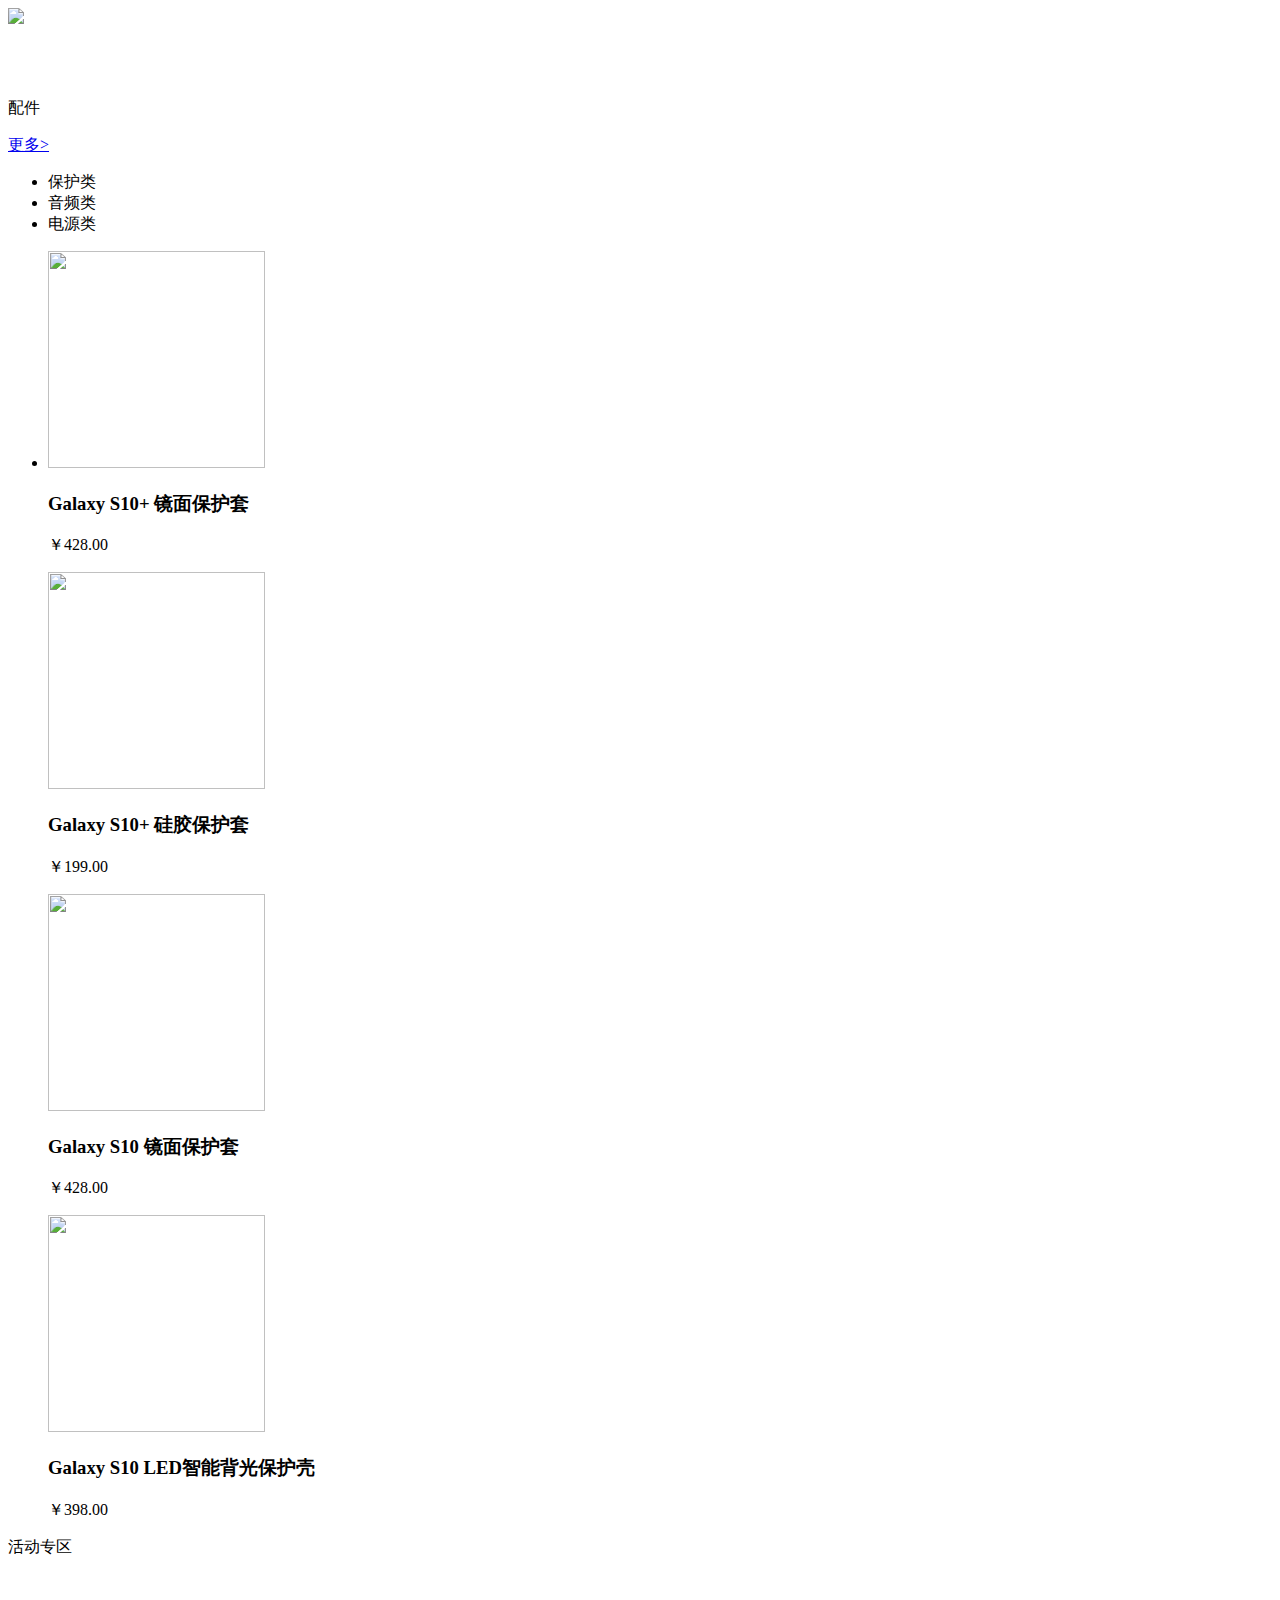
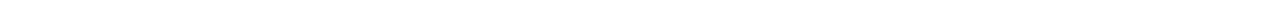
==== index.html @ 8a6a65bc "Add files via upload" ====
<!DOCTYPE html>
<html lang="en">
<head>
    <meta charset="UTF-8">
    <meta name="viewport" content="width=device-width, initial-scale=1.0">
    <meta http-equiv="X-UA-Compatible" content="ie=edge">
    <link rel="stylesheet" href="css/index.css">
    <title>Document</title>
</head>
<body>
    <!-- 轮播图 -->
    <div>
        <div>
            <img style="width:100%" src="images/1440x555-8k-2.jpg">
            <img style="display:none" src="images/190624_kv_NPC_1220_427.jpg">
            <img style="display:none" src="images/190507_KV_GalaxyFold_1220_427.jpg">
            <img style="display:none" src="images/190507_KV_SmartHone_1220_427.jpg">
            <img style="display:none" src="images/190629_KV_WCG_1220_427.jpg">
        </div>
    </div>
    <div id="f1">
        <div>
            <a href="#"><img src="index/1.jpg" alt=""></a>
        </div>
        <div>
            <a href="#"><img src="index/2.jpg" alt=""></a>
        </div>
        <div>
            <a href="#"><img src="index/3.jpg" alt=""></a>
        </div> 
    </div>
    <div id=f2>
        <p>配件</p>
        <a href="#">更多></a>
        <ul class="nav">
            <li>保护类</li>
            <li>音频类</li>
            <li>电源类</li>
        </ul>
        <ul class="img">
            <li>
                <div class="fen8-2">
                    <div class="fennav">
                        <a href="#">
                            <img src="images/15519516124734642_293X293.jpg" alt="" style="width:217px;height:217px;">
                        </a>
                        <h3>Galaxy S10+ 镜面保护套</h3>
                        <p>￥428.00</p>
                    </div>
                </div>   
                <div class="fen8-2">
                    <div class="fennav">
                        <a href="#">
                            <img src="images/15518820769351216_293X293.jpg" alt="" style="width:217px;height:217px;">
                        </a>
                        <h3>Galaxy S10+ 硅胶保护套</h3>
                        <p>￥199.00</p>
                    </div>
                </div>
                <div class="fen8-2">
                    <div class=fennav>
                        <a href="#">
                            <img src="images/15518858188075006_293X293.jpg" alt="" style="width:217px;height:217px;">
                        </a>
                        <h3>Galaxy S10 镜面保护套</h3>
                        <p>￥428.00</p>
                    </div>
                </div>
                <div class="fen8-2">
                    <div class="fennav">
                        <a href="#">
                            <img src="images/15519507815002199_293X293.jpg" alt="" style="width:217px;height:217px;">
                        </a>
                        <h3>Galaxy S10 LED智能背光保护壳</h3>
                        <p>￥398.00</p>
                    </div>
                </div>
            </li>
        </ul>    
    </div>
    <!--活动专区-->
    <div class="scetion scroll-gallery-box hot-product">
        <p class="title">活动专区</p>
        <div class="section banner-section everts-banner ave-zone">
            <div class="scroll events-scroll act-scroll" style="margin-left:-233px;">
                <div>
                    <ul>
                        <li class="kvScroll-Clone" style="display:block;">
                            <a href="#">
                                <img src="images/ban3.jpg">
                            </a>
                        </li>
                    </ul>
                </div>
            </div>
        </div>
    </div>
</body>
</html>
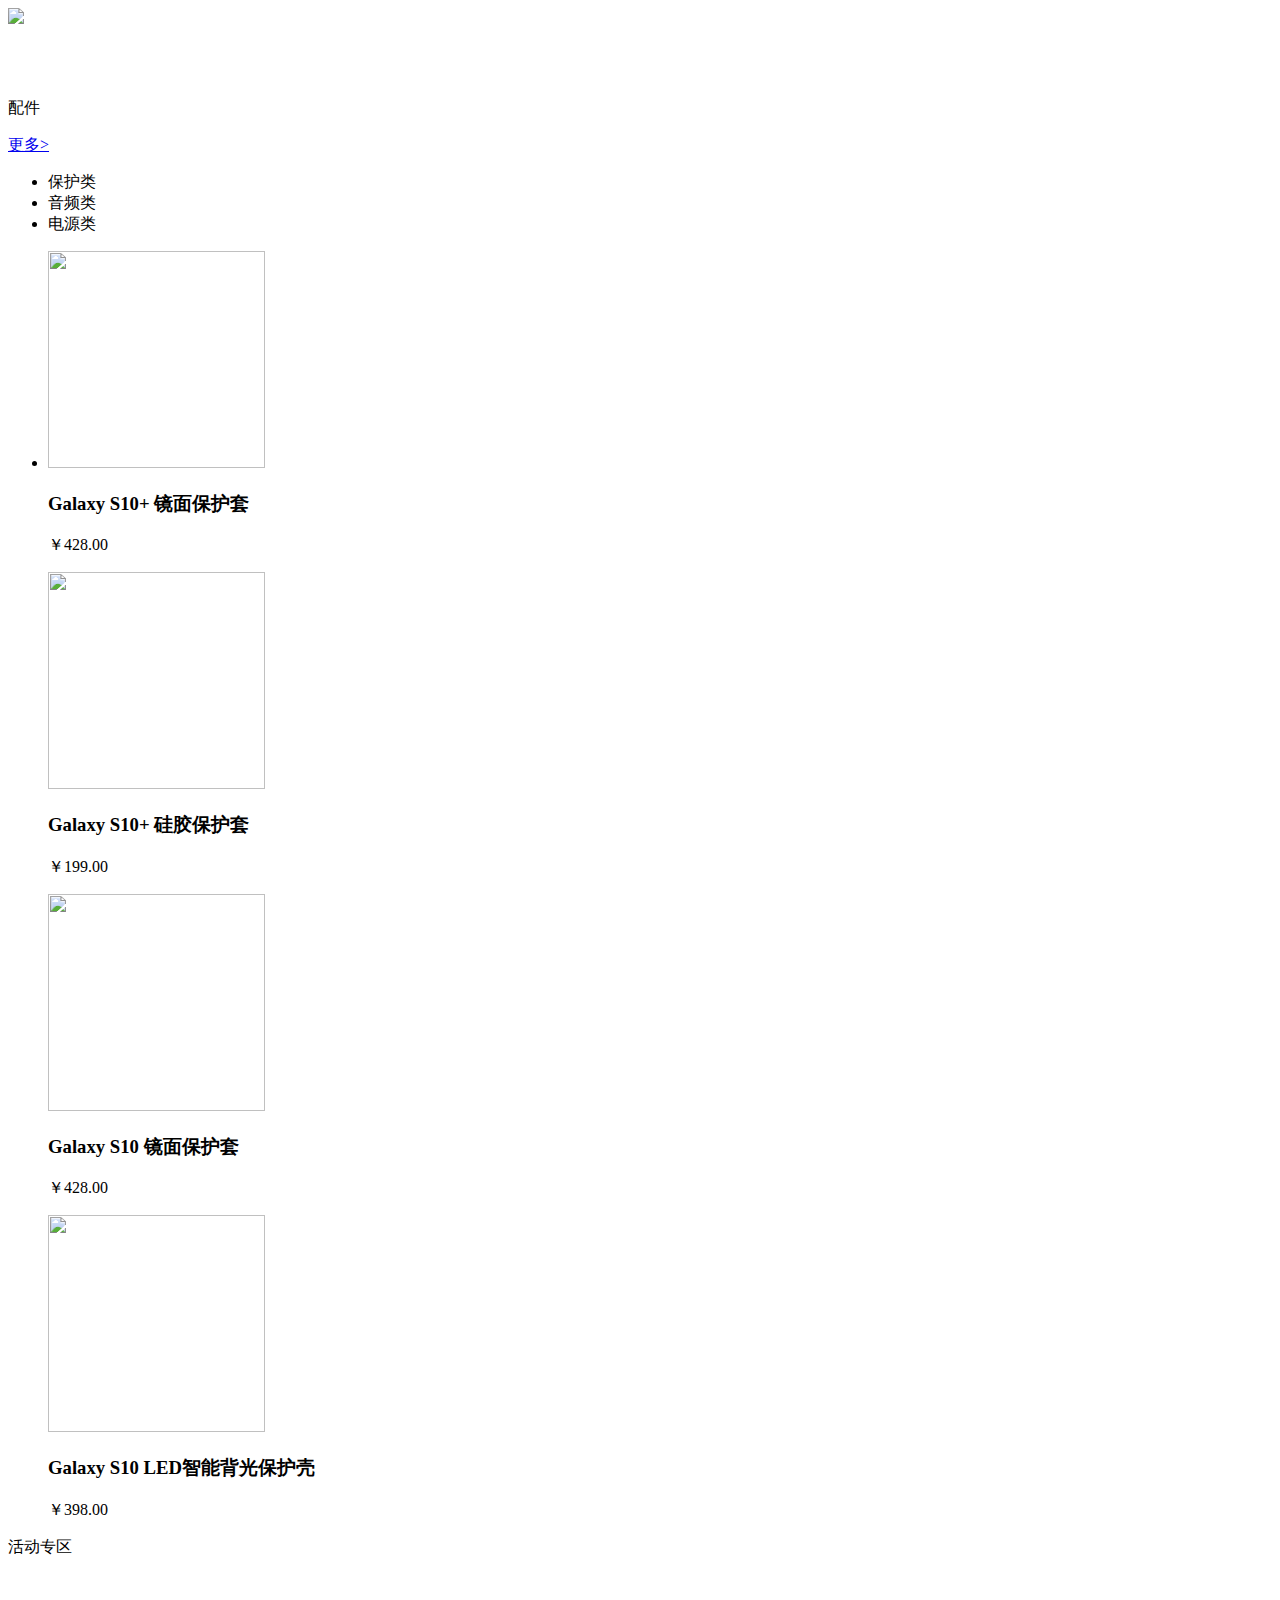
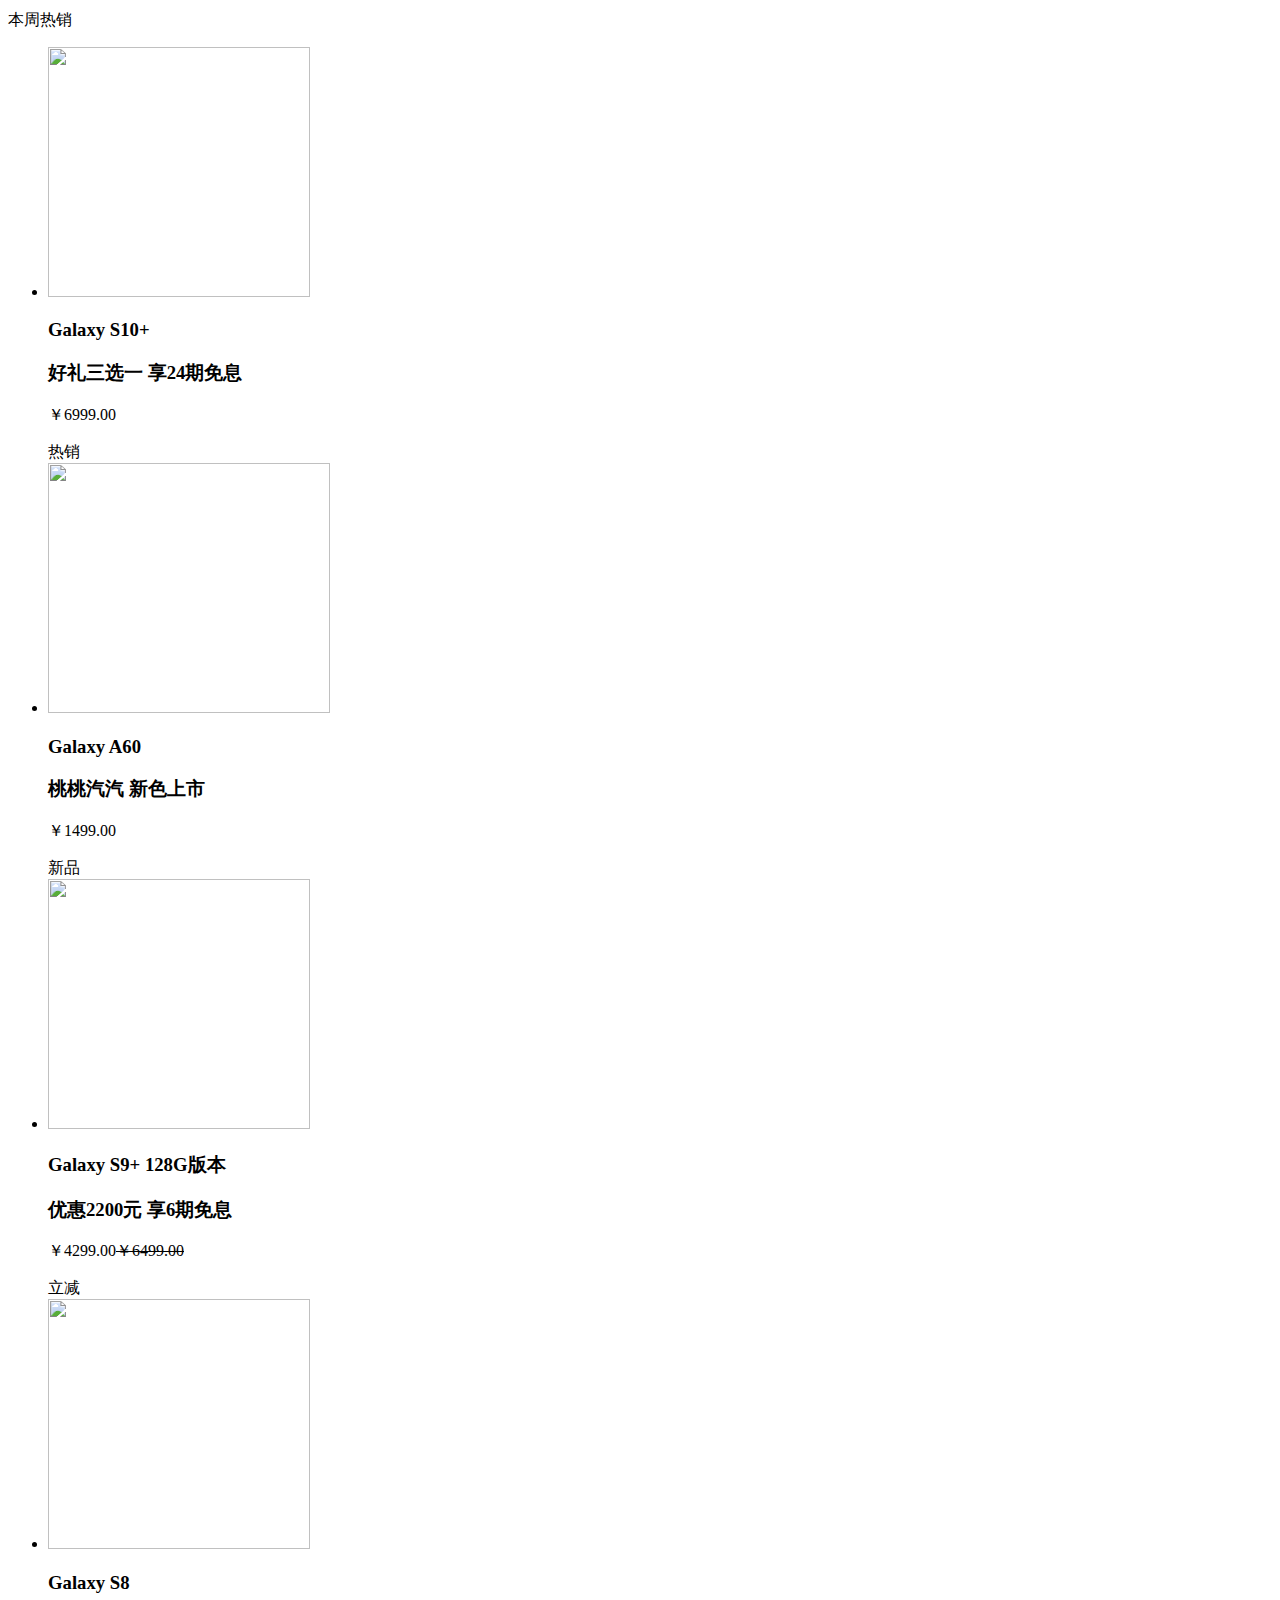
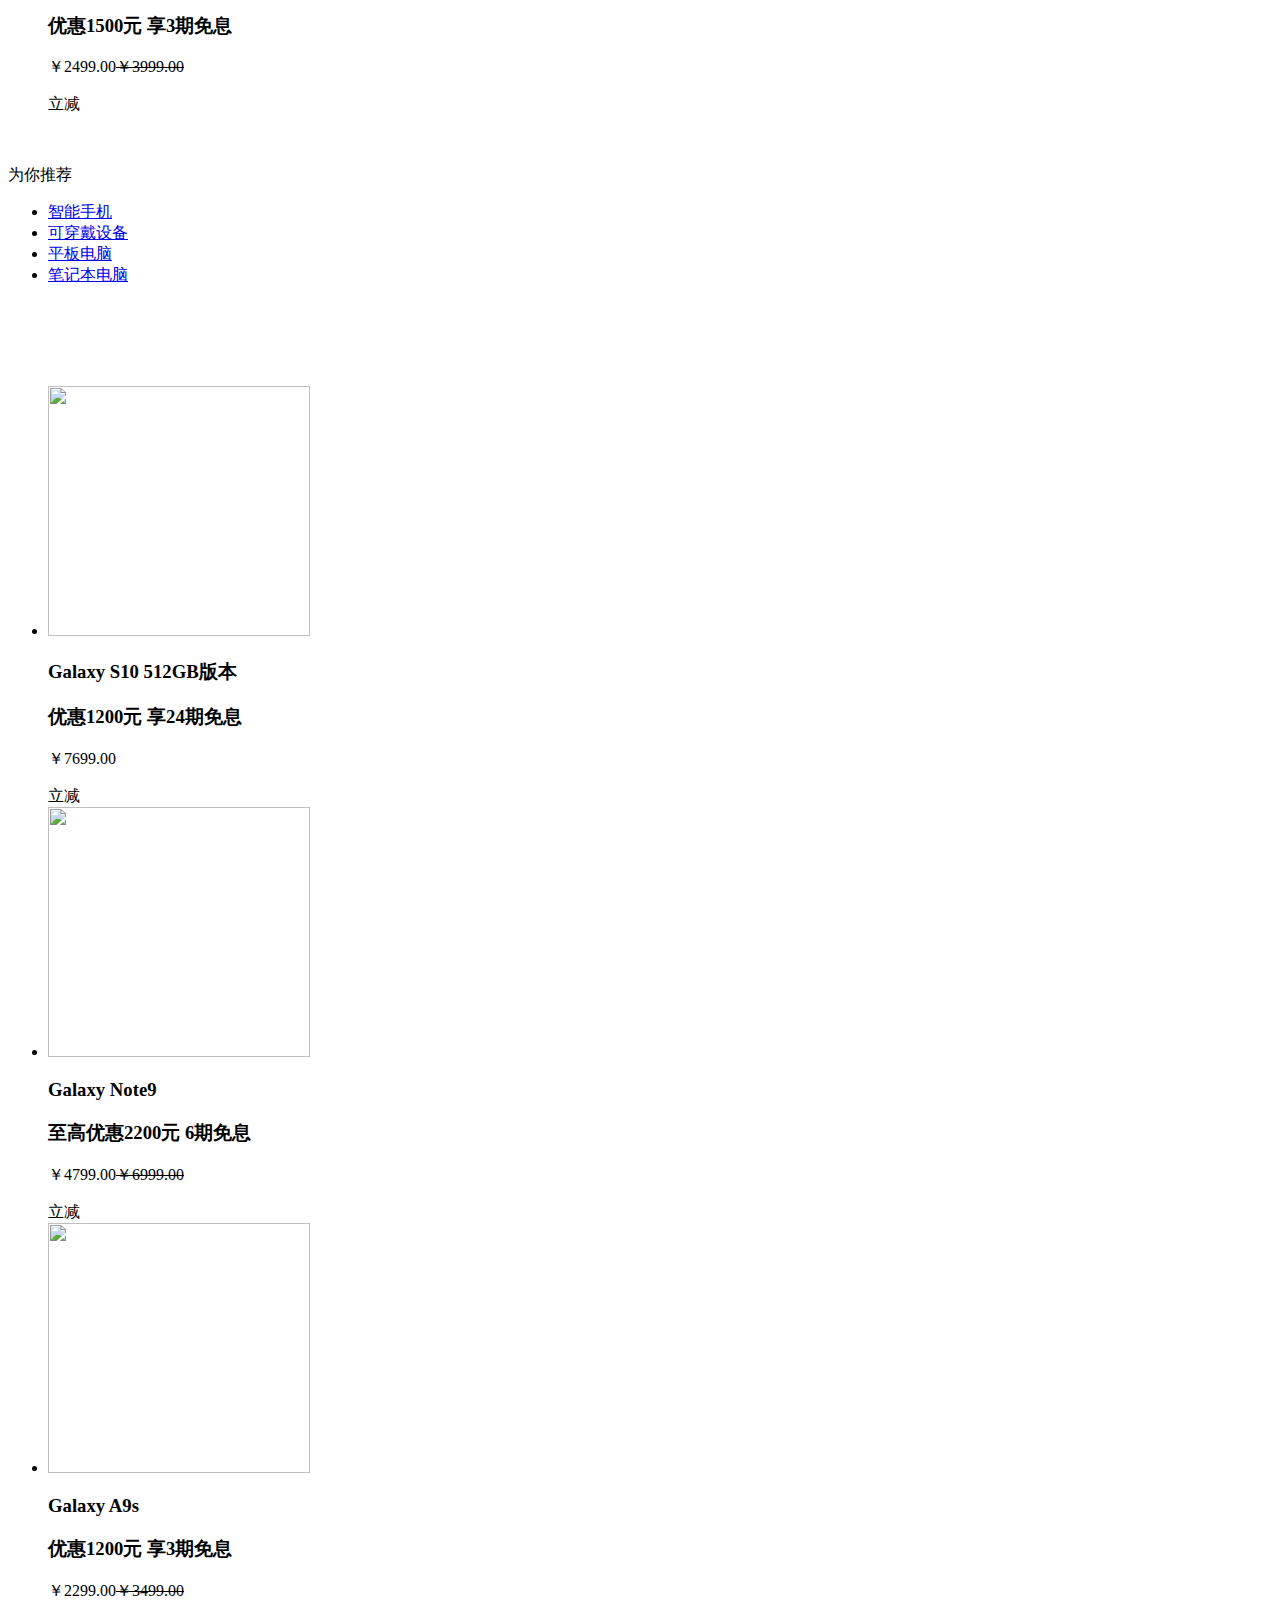
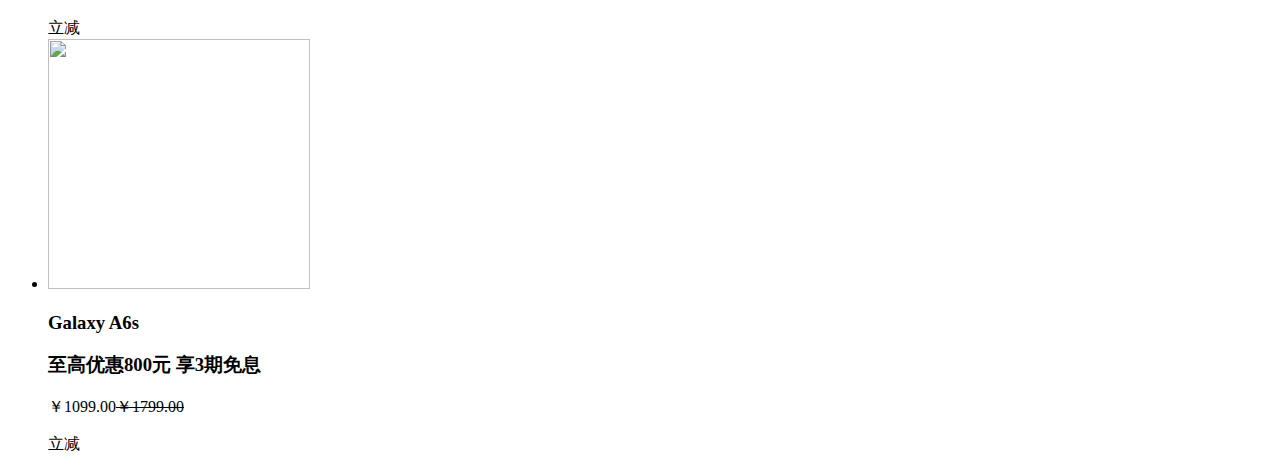
==== commit 7ca5f46f: "Add files via upload" ====
--- a/index.html
+++ b/index.html
@@ -30,7 +30,7 @@
         </div> 
     </div>
     <div id=f2>
-        <p>配件</p>
+        <p class="peijian">配件</p>
         <a href="#">更多></a>
         <ul class="nav">
             <li>保护类</li>
@@ -79,9 +79,9 @@
         </ul>    
     </div>
     <!--活动专区-->
-    <div class="scetion scroll-gallery-box hot-product">
+    <div class="section scroll-gallery-box hot-product">
         <p class="title">活动专区</p>
-        <div class="section banner-section everts-banner ave-zone">
+        <div class="section banner-section everts-banner act-zone">
             <div class="scroll events-scroll act-scroll" style="margin-left:-233px;">
                 <div>
                     <ul>
@@ -95,5 +95,195 @@
             </div>
         </div>
     </div>
+    <!--热门产品开始-->
+    <div class="section scroll-gallery-box hot-product lalala">
+        <p class="title">本周热销</p>
+        <div class="scroll scroll-gallery scroll-galler-res events-scroll-hot" style="background-color:#fff">
+            <div class="scroller-wrap wrap-overflow">
+                <ul style="width:100%;margin-left:0px;margin-top:0px;">
+                    <li style="width:25%">
+                        <div class="thumbnail hotSelling-rotation">
+                            <a href="#" target="blank">
+                                <img id="hotSelling704" class="img1" src="images/S10+.jpg" width="262px;" height="250px;" style="opacity:1;">
+                            </a>
+                            <h3 rotationname="Galaxy S10+">
+                                Galaxy S10+<br>
+                                <p class="remarks">好礼三选一 享24期免息</p>
+                            </h3>
+                            <p>￥6999.00</p>
+                        </div>
+                        <div class="addnav">
+                            <label class="icon icon-colorZi">
+                                <span>热销</span>
+                                <i class="colorZi-right right"></i>
+                                <i class="colorZi-left left"></i>
+                            </label>
+                        </div>
+                    </li>
+                    <li style="width:25%">
+                        <div class="thumbnail hotSelling-rotation">
+                            <a href="#" target="blank">
+                                <img id="hotSelling704" class="img1" src="images/A60.jpg" width="282px;" height="250px;" style="opacity:1;">
+                            </a>
+                            <h3 rotationname="Galaxy S10+">
+                                Galaxy A60<br>
+                                <p class="remarks">桃桃汽汽 新色上市</p>
+                            </h3>
+                            <p>￥1499.00</p>
+                        </div>
+                        <div class="addnav">
+                            <label class="icon icon-colorZi">
+                                <span>新品</span>
+                                <i class="colorZi-right right"></i>
+                                <i class="colorZi-left left"></i>
+                            </label>
+                        </div>
+                    </li>
+                    <li style="width:25%">
+                        <div class="thumbnail hotSelling-rotation">
+                            <a href="#" target="blank">
+                                <img id="hotSelling704" class="img1" src="images/S9+.jpg" width="262px;" height="250px;" style="opacity:1;">
+                            </a>
+                            <h3 rotationname="Galaxy S10+">
+                                Galaxy S9+ 128G版本<br>
+                                <p class="remarks">优惠2200元 享6期免息</p>
+                            </h3>
+                            <p>￥4299.00<s>￥6499.00</s></p>
+                        </div>
+                        <div class="addnav">
+                            <label class="icon icon-colorLan">
+                                <span>立减</span>
+                                <i class="colorLan-right right"></i>
+                                <i class="colorLan-left left"></i>
+                            </label>
+                        </div>
+                    </li>
+                    <li style="width:25%">
+                        <div class="thumbnail hotSelling-rotation">
+                            <a href="#" target="blank">
+                                <img id="hotSelling704" class="img1" src="images/S8.jpg" width="262px;" height="250px;" style="opacity:1;">
+                            </a>
+                            <h3 rotationname="Galaxy S10+">
+                                Galaxy S8<br>
+                                <p class="remarks">优惠1500元 享3期免息</p>
+                            </h3>
+                            <p>￥2499.00<s>￥3999.00</s></p>
+                        </div>
+                        <div class="addnav">
+                            <label class="icon icon-colorLan">
+                                <span>立减</span>
+                                <i class="colorLan-right right"></i>
+                                <i class="colorLan-left left"></i>
+                            </label>
+                        </div>
+                    </li>
+                </ul>
+            </div>
+        </div>
+    </div>
+    <!--底部banner图-->
+    <div class="scetion row subbanner-section subbaner-full">
+        <div class="col-12-12 col-xs-10-10">
+            <div class="index-subbaner thumbnail">
+                <a href="javascript:void(0)">
+                    <img src="images/bottomban.jpg" alt="">
+                </a>
+            </div>
+        </div>
+    </div>
+    <!--为你推荐-->
+    <div class="section scroll-gallery-box hot-product" id="bottom">
+        <div class="out-1">
+            <p class="peijian">为你推荐</p>
+            <ul class="nav">
+                <li><a href="#">智能手机</a></li>
+                <li><a href="#">可穿戴设备</a></li>
+                <li><a href="#">平板电脑</a></li>
+                <li><a href="#">笔记本电脑</a></li>
+            </ul>
+        </div>
+        <div class="scroll scroll-gallery scroll-galler-res events-scroll-hot" style="background-color:#fff; margin-top:100px;">
+            <div class="scroller-wrap wrap-overflow">
+                <ul style="width:100%;margin-left:0px;margin-top:0px;">
+                    <li style="width:25%">
+                        <div class="thumbnail hotSelling-rotation">
+                            <a href="#" target="blank">
+                                <img id="hotSelling704" class="img1" src="images/galaxy s10.jpg" width="262px;" height="250px;" style="opacity:1;">
+                            </a>
+                            <h3 rotationname="Galaxy S10+">
+                                        Galaxy S10 512GB版本<br>
+                                <p class="remarks">优惠1200元 享24期免息</p>
+                            </h3>
+                            <p>￥7699.00</p>
+                        </div>
+                        <div class="addnav">
+                            <label class="icon icon-colorLan">
+                                <span>立减</span>
+                                <i class="colorLan-right right"></i>
+                                <i class="colorLan-left left"></i>
+                            </label>
+                        </div>
+                    </li>
+                    <li style="width:25%">
+                        <div class="thumbnail hotSelling-rotation">
+                            <a href="#" target="blank">
+                                <img id="hotSelling704" class="img1" src="images/note9.jpg" width="262px;" height="250px;" style="opacity:1;">
+                            </a>
+                            <h3 rotationname="Galaxy S10+">
+                                            Galaxy Note9<br>
+                                <p class="remarks">至高优惠2200元 6期免息</p>
+                            </h3>
+                            <p>￥4799.00<s>￥6999.00</s></p>
+                        </div>
+                        <div class="addnav">
+                            <label class="icon icon-colorLan">
+                                <span>立减</span>
+                                <i class="colorLan-right right"></i>
+                                <i class="colorLan-left left"></i>
+                            </label>
+                        </div>
+                    </li>
+                    <li style="width:25%">
+                        <div class="thumbnail hotSelling-rotation">
+                            <a href="#" target="blank">
+                                <img id="hotSelling704" class="img1" src="images/A9.jpg" width="262px;" height="250px;" style="opacity:1;">
+                            </a>
+                            <h3 rotationname="Galaxy S10+">
+                                                Galaxy A9s<br>
+                                <p class="remarks">优惠1200元 享3期免息</p>
+                            </h3>
+                            <p>￥2299.00<s>￥3499.00</s></p>
+                        </div>
+                        <div class="addnav">
+                            <label class="icon icon-colorLan">
+                                <span>立减</span>
+                                <i class="colorLan-right right"></i>
+                                <i class="colorLan-left left"></i>
+                            </label>
+                        </div>
+                    </li>
+                    <li style="width:25%">
+                        <div class="thumbnail hotSelling-rotation">
+                            <a href="#" target="blank">
+                                <img id="hotSelling704" class="img1" src="images/A6.jpg" width="262px;" height="250px;" style="opacity:1;">
+                            </a>
+                            <h3 rotationname="Galaxy S10+">
+                                                Galaxy A6s<br>
+                                <p class="remarks">至高优惠800元 享3期免息</p>
+                            </h3>
+                            <p>￥1099.00<s>￥1799.00</s></p>
+                        </div>
+                        <div class="addnav">
+                            <label class="icon icon-colorLan">
+                                <span>立减</span>
+                                <i class="colorLan-right right"></i>
+                                <i class="colorLan-left left"></i>
+                            </label>
+                        </div>
+                    </li>
+                </ul>
+            </div>
+        </div>
+    </div>
 </body>
 </html>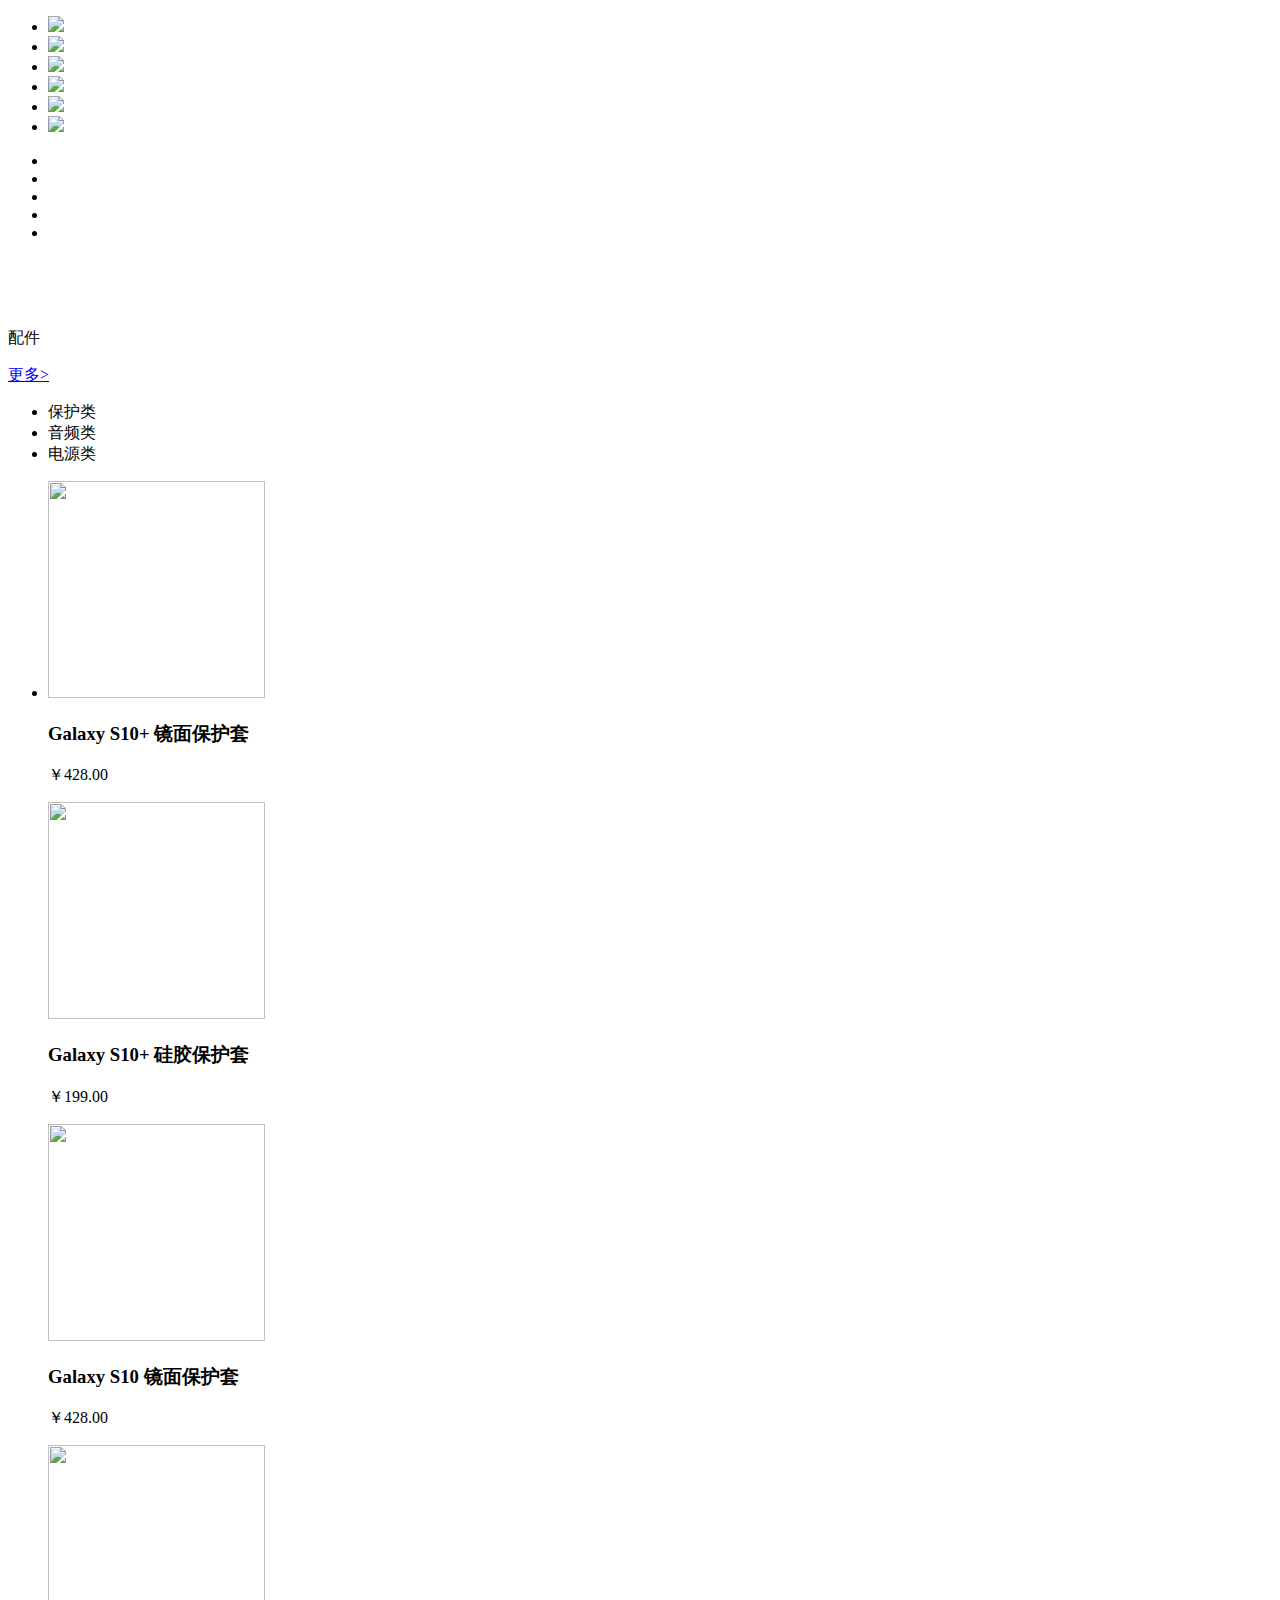
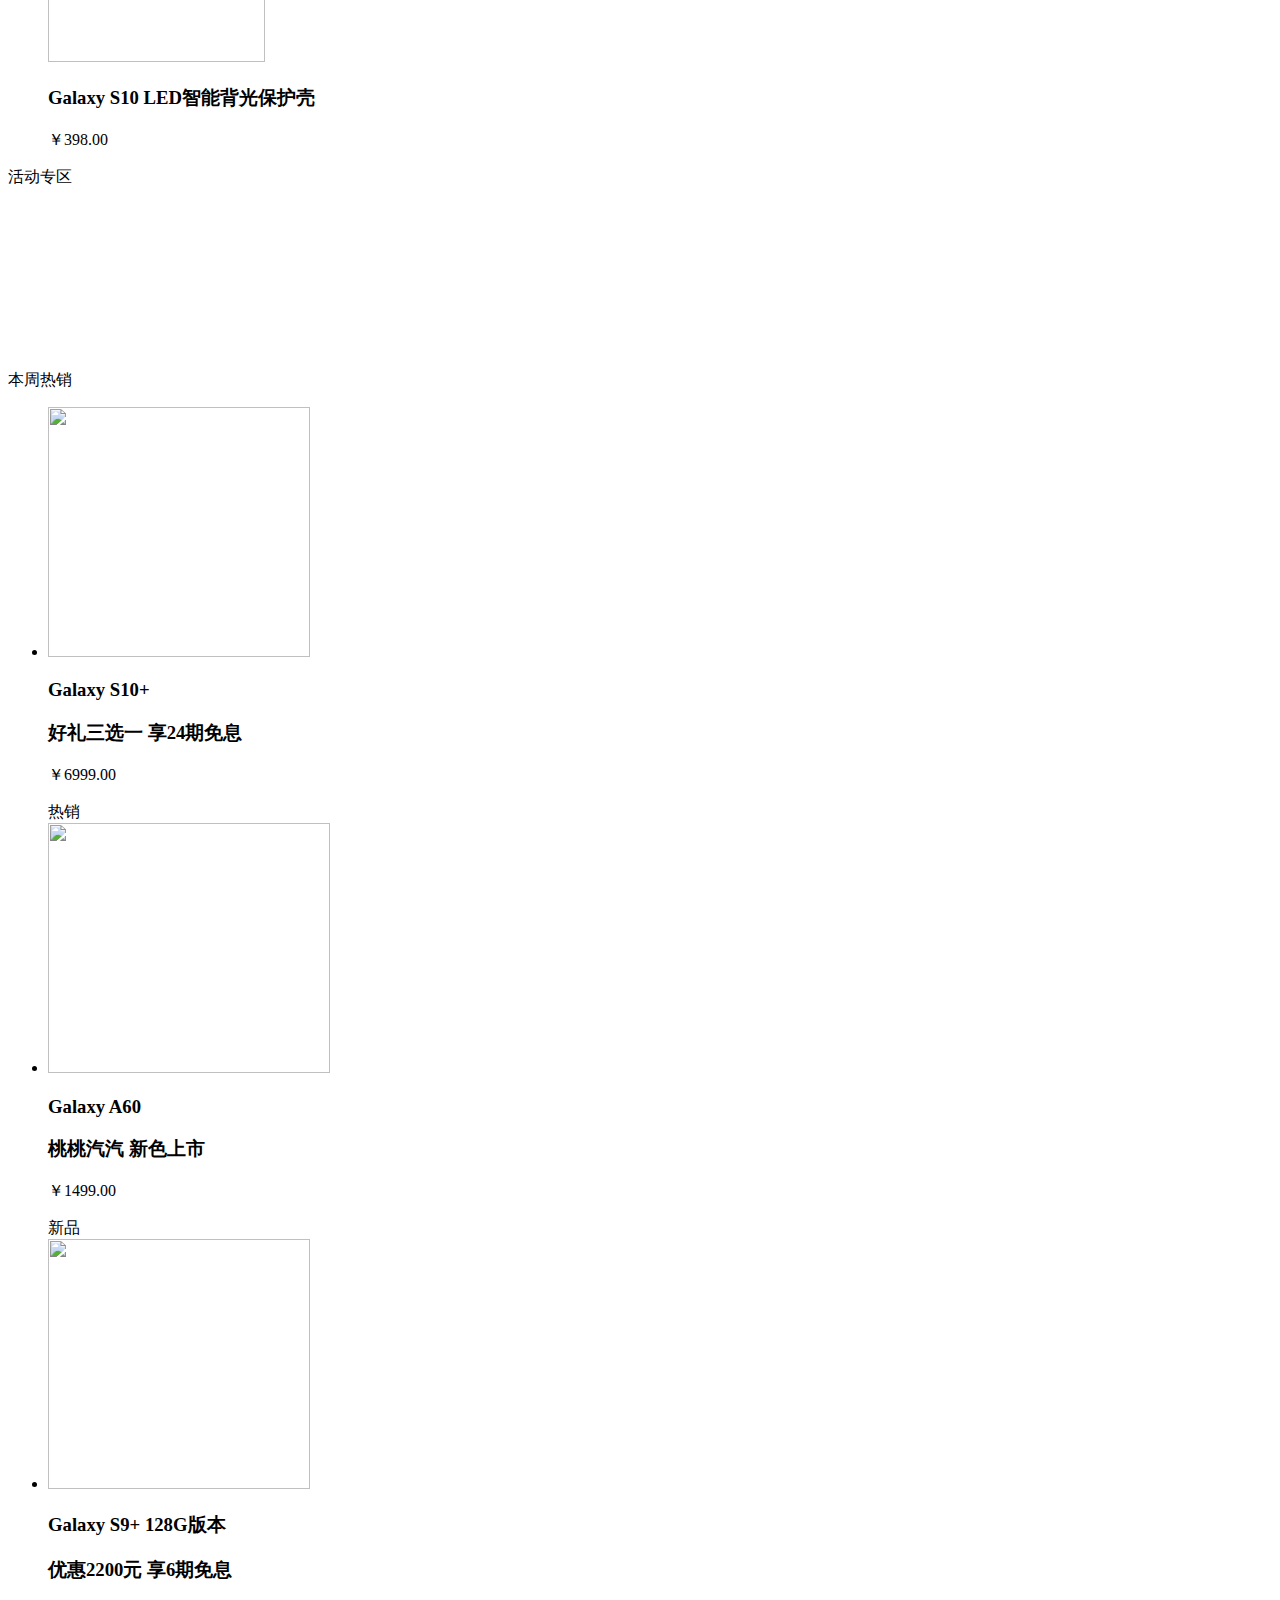
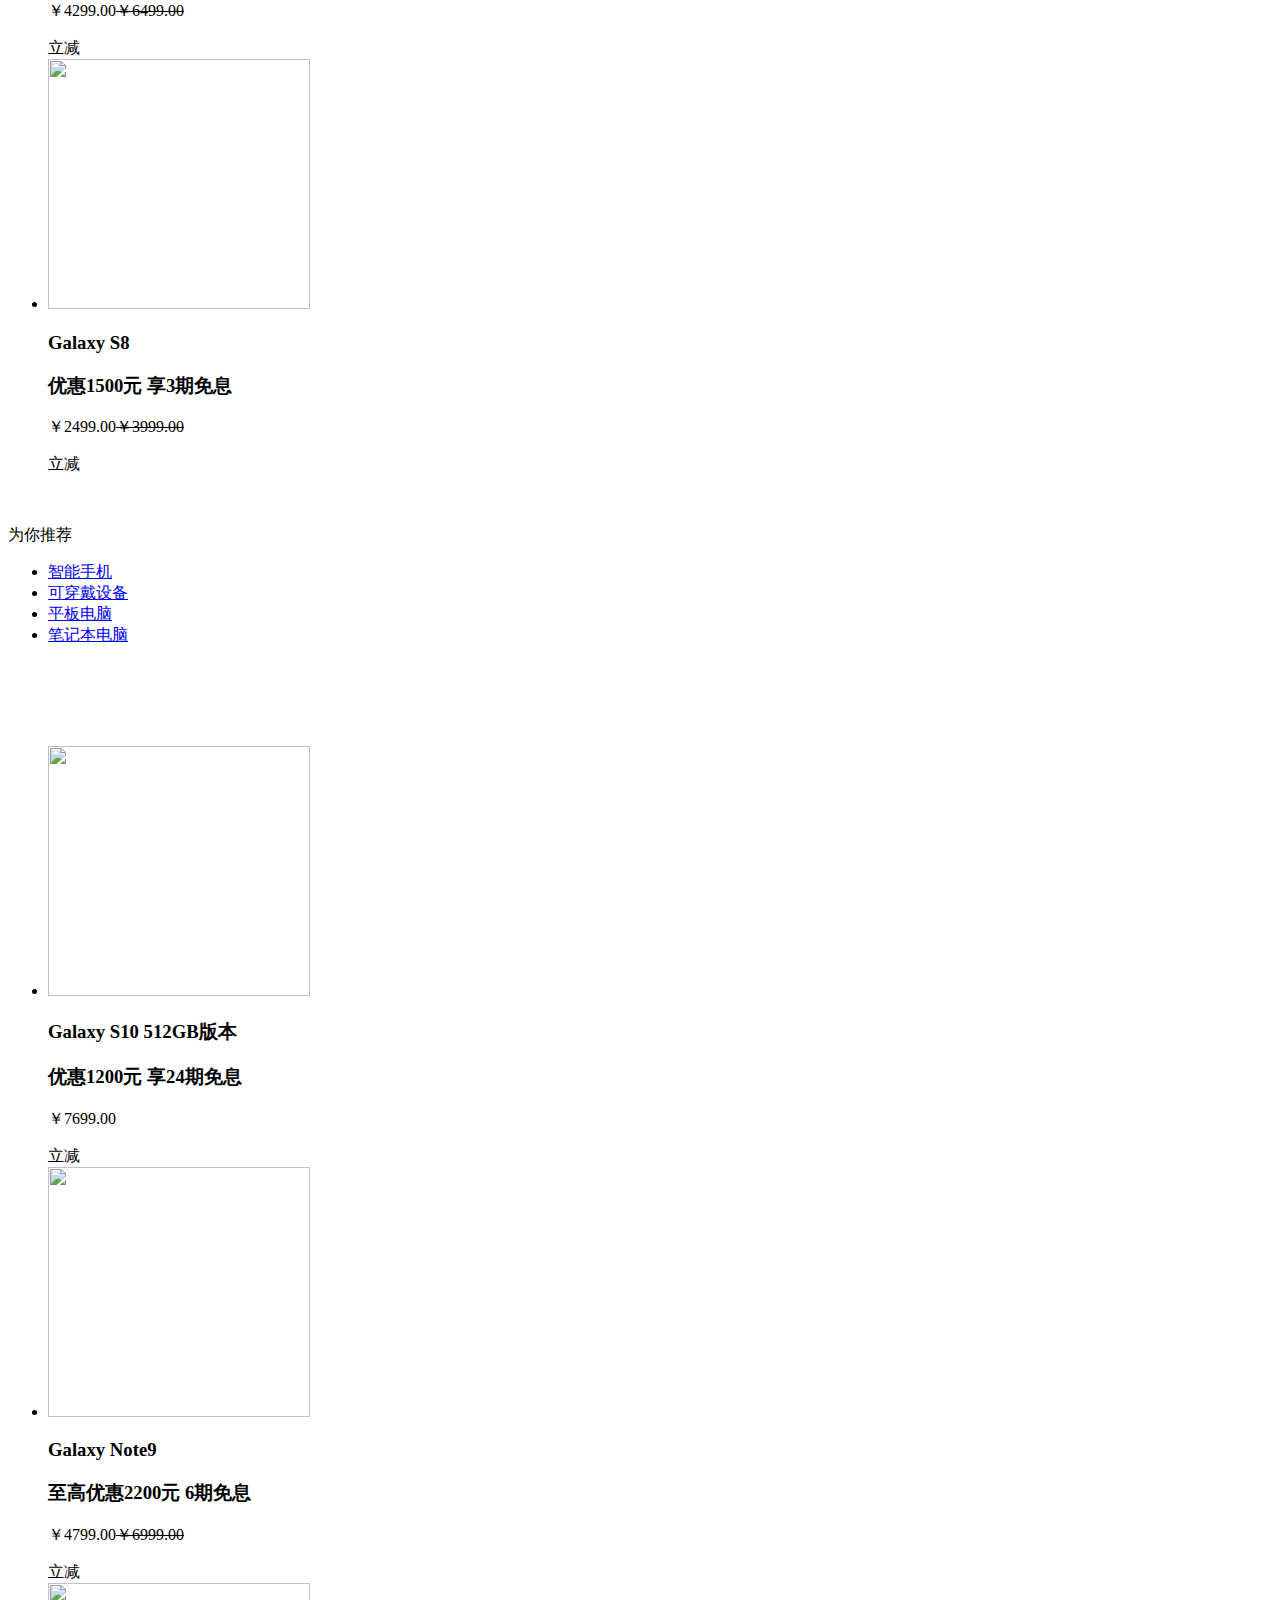
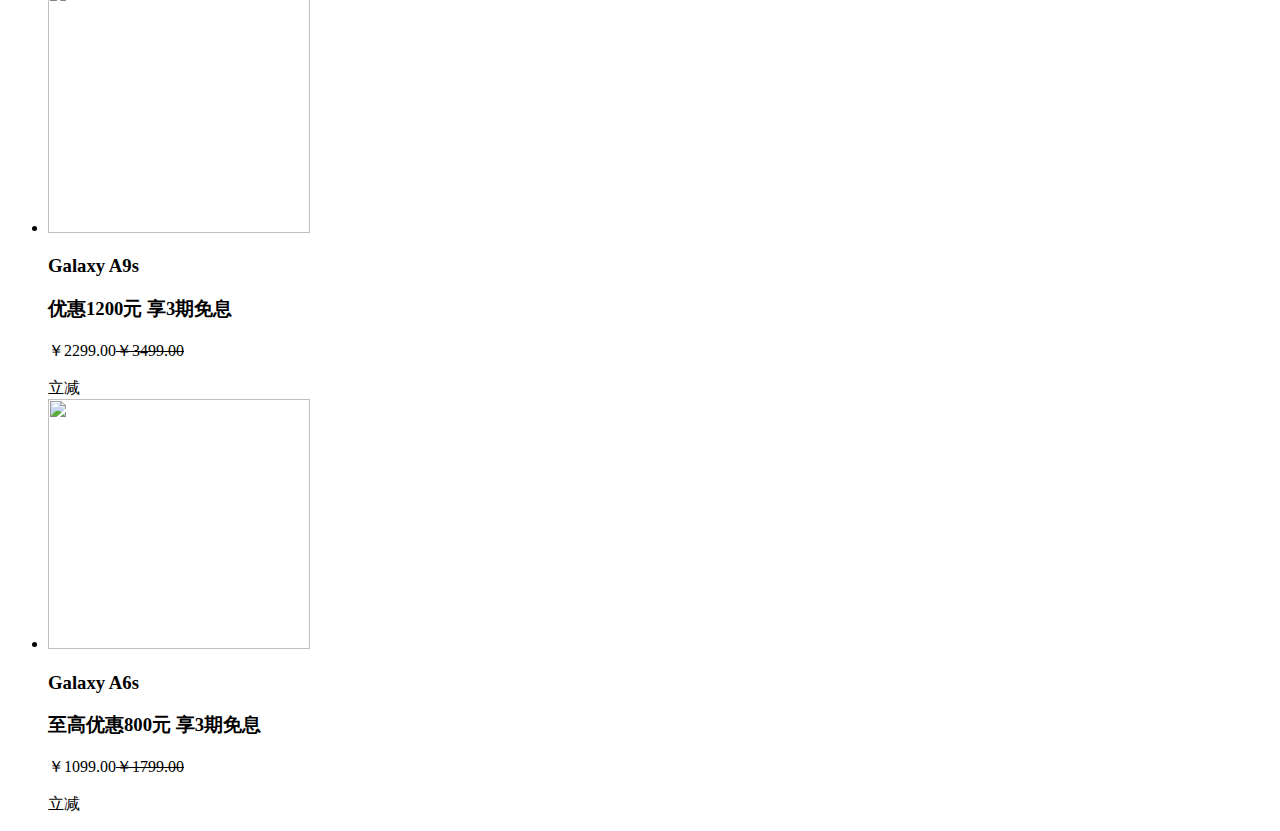
==== commit 7e6282f9: "Add files via upload" ====
--- a/index.html
+++ b/index.html
@@ -9,13 +9,23 @@
 </head>
 <body>
     <!-- 轮播图 -->
-    <div>
-        <div>
-            <img style="width:100%" src="images/1440x555-8k-2.jpg">
-            <img style="display:none" src="images/190624_kv_NPC_1220_427.jpg">
-            <img style="display:none" src="images/190507_KV_GalaxyFold_1220_427.jpg">
-            <img style="display:none" src="images/190507_KV_SmartHone_1220_427.jpg">
-            <img style="display:none" src="images/190629_KV_WCG_1220_427.jpg">
+    <div id="carousel">
+        <div id="banner">
+            <ul id="ul-imgs" class="transition" style="width:600%; margin-left:0px;">
+                <li id="li1"><a href="javascript:;"><img src="images/190627_KV_S10_1220_427.jpg"></a></li>
+                <li><a href="javascript:;"><img src="images/190624_kv_NPC_1220_427.jpg"></a></li>
+                <li><a href="javascript:;"><img src="images/190507_KV_GalaxyFold_1220_427.jpg"></a></li>
+                <li><a href="javascript:;"><img src="images/190507_KV_SmartHone_1220_427.jpg"></a></li>
+                <li><a href="javascript:;"><img src="images/190629_KV_WCG_1220_427.jpg"></a></li>
+                <li><a href="javascript:;"><img src="images/190627_KV_S10_1220_427.jpg"></a></li>
+            </ul>
+            <ul id="ul-idxs">
+                <li class="active"></li>
+                <li></li>
+                <li></li>
+                <li></li>
+                <li></li>
+            </ul>
         </div>
     </div>
     <div id="f1">
@@ -83,14 +93,36 @@
         <p class="title">活动专区</p>
         <div class="section banner-section everts-banner act-zone">
             <div class="scroll events-scroll act-scroll" style="margin-left:-233px;">
-                <div>
-                    <ul>
-                        <li class="kvScroll-Clone" style="display:block;">
-                            <a href="#">
-                                <img src="images/ban3.jpg">
-                            </a>
-                        </li>
-                    </ul>
+                <div id="small-carousel">
+                    <div id="small-banner">
+                        <ul id="small-imgs" class="transition" style="width:600%; margin-left:0px;">
+                            <li class="kvScroll-Clone" id="small-li">
+                                <a href="#">
+                                    <img src="images/ban3.jpg">
+                                </a>
+                            </li>
+                            <li class="kvScroll-Clone">
+                                <a href="#">
+                                    <img src="images/ban1.jpg">
+                                </a>
+                            </li>
+                            <li class="kvScroll-Clone">
+                                <a href="#">
+                                    <img src="images/ban2.jpg">
+                                </a>
+                            </li>
+                            <li class="kvScroll-Clone" id="small-li">
+                                <a href="#">
+                                    <img src="images/ban3.jpg">
+                                </a>
+                            </li>
+                        </ul>
+                        <ul id="small-idxs">
+                            <li class="active"></li>
+                            <li></li>
+                            <li></li>
+                        </ul>
+                    </div>
                 </div>
             </div>
         </div>
@@ -123,7 +155,7 @@
                     <li style="width:25%">
                         <div class="thumbnail hotSelling-rotation">
                             <a href="#" target="blank">
-                                <img id="hotSelling704" class="img1" src="images/A60.jpg" width="282px;" height="250px;" style="opacity:1;">
+                                <img id="hotSelling704" class="img1" src="images/A60_lg.jpg" width="282px;" height="250px;" style="opacity:1;">
                             </a>
                             <h3 rotationname="Galaxy S10+">
                                 Galaxy A60<br>
@@ -285,5 +317,201 @@
             </div>
         </div>
     </div>
+<script>
+// 轮播图js
+var i=0;//li初始的位置
+var LIWIDTH=document.getElementById("li1").offsetWidth;//每个li的宽度
+var LICOUNT=5;//li的实际个数
+var DURATION=500;//归零时间
+//查找需要移动的ul
+var ulImgs=document.getElementById("ul-imgs");
+//查找小圆点的ul
+var ulIdxs=document.getElementById("ul-idxs");
+//找到小圆点列表
+var lis=ulIdxs.children;
+//创建图片ul移动方式的函数
+function moveTo(to){
+    //如果用户未传入数值则让图片移动到下一张
+    if(to==undefined){
+        to=i+1;
+    }
+    //当图片在第一张时
+    if(i==0){
+        //如果ulimgs向左移动则不会出现错误
+        if(to>i){
+            ulImgs.classList="transition";
+            ulImgs.style.marginLeft=-i*LIWIDTH+"px";
+        }else{
+            //如果ulimgs向右移动则会出现空白，
+            //就让ulimgs瞬间整体向左移动4000，就不会出现空白
+            //移动前需要将ulimgs的过渡动画清除，则不会被用户发现移动的过程
+            ulImgs.classList="";
+            ulImgs.style.marginLeft=-LICOUNT*LIWIDTH+"px";
+            //设置一个定时器让前后去除ul class的操作有一定的间隔，
+            setTimeout(function(){
+                //在定时器内重新调用moveto函数
+                moveTo(LICOUNT-1)
+            },100);
+            return;
+        }
+    }
+    //如果用户传入了参数，就让图片跳转到第几张
+    i=to;
+    ulImgs.style.marginLeft=-i*LIWIDTH+"px";
+    //循环遍历每一个小圆点，为其清除class
+    for(var li of lis){
+        li.classList="";
+    }
+    //当i==licount时，就让ulimgs的class清除，并且让整个ulimgs位置回到最初的地方，然后让i的值为0
+    if(i==LICOUNT){
+        i=0;
+        setTimeout(function(){
+            //清除ulimgs的class
+            ulImgs.classList="";
+            //让ulimgs的位置回到初始位置
+            ulImgs.style.marginLeft=0
+        },DURATION);
+    }
+    //为当前选中的小圆点加上active  class
+    lis[i].classList="active";
+}
+// //为左右按钮绑定单击事件
+// //查找到两个按钮
+// var btnLeft=document.getElementById("btn-left");
+// var btnRight=document.getElementById("btn-right");
+// //定义一个开关
+// var canClick=true;
+// //定义一个不让用户在规定事件内点击移动ulimgs的函数
+// function move(n){//这个n只可能是1或者-1
+//     //如果开关是开着时，用户可以点击
+//     if(canClick){
+//         moveTo(n+i);
+//         //关闭开关
+//         canClick=false;
+//         setTimeout(function(){
+//             canClick=true;
+//         },DURATION+100);
+//     }
+// }
+// btnLeft.onclick=function(){
+//     move(-1);
+// }
+// btnRight.onclick=function(){
+//     move(1);
+// }
+//为轮播图设置自动播放
+var timer=setInterval(function(){
+    moveTo();
+},3000)
+//当鼠标移入banner中，清除定时器
+var banner=document.getElementById("banner");
+banner.onmouseover=function(){
+    clearInterval(timer);
+}
+//鼠标移出时开启定时器
+banner.onmouseout=function(){
+    timer=setInterval(function(){
+        moveTo();
+    },3000)
+}
+//利用事件委托为小圆点绑定单击事件
+var canClick=true;
+ulIdxs.onclick=function(e){
+    var li=e.target;
+    //如果开关打开
+    if(canClick){
+        //如果点击的是小圆点
+        if(li.nodeName=="LI"){
+            //如果不是当前选中的小圆点
+            if(li.className!="active"){
+                for(var i=0;i<lis.length;i++){
+                    if(lis[i]==li){
+                    break;
+                    }
+                }
+                moveTo(i)
+                setTimeout(function(){
+                    canClick=true
+                },DURATION)
+            }
+        }
+    }
+}
+</script>
+<script>
+//小轮播图的js
+var j=0;//li初始的位置
+var SMALIWIDTH=document.getElementById("small-li").offsetWidth;//每个小li的宽度
+//console.log(SMALIWIDTH)
+var SMALICOUNT=3;//li的实际个数
+//找到需要移动的小imgs
+var smallImgs=document.getElementById("small-imgs")
+//console.log(smallImgs);
+//找到小轮播的小圆点ul
+var smallIdxs=document.getElementById("small-idxs");
+//console.log(smallIdxs)
+var smalis=smallIdxs.children;
+//console.log(smalis)
+function MoveTo(To){
+    //如果用户未传入数值则让图片移动到下一张
+    if(To==undefined){
+        To=j+1;
+    }
+    //当图片在第一张时
+    if(j==0){
+        //如果smallImgs向左移动则不会出现错误
+        if(To>j){
+            smallImgs.classList="transition";
+            smallImgs.style.marginLeft=-j*LIWIDTH+"px";
+        }else{
+            //如果smallImgs向右移动则会出现空白，
+            //就让smallImgs瞬间整体向左移动4000，就不会出现空白
+            //移动前需要将smallImgs的过渡动画清除，则不会被用户发现移动的过程
+            smallImgs.classList="";
+            smallImgs.style.marginLeft=-LICOUNT*LIWIDTH+"px";
+            //设置一个定时器让前后去除ul class的操作有一定的间隔，
+            setTimeout(function(){
+                //在定时器内重新调用moveto函数
+                MoveTo(SMALICOUNT-1)
+            },100);
+            return;
+        }
+    }
+    //如果用户传入了参数，就让图片跳转到第几张
+    j=To;
+    smallImgs.style.marginLeft=-j*LIWIDTH+"px";
+    //循环遍历每一个小圆点，为其清除class
+    for(var sli of smalis){
+        sli.classList="";
+    }
+    //当j==samlicount时，就让smallImg的class清除，并且让整个smallimg位置回到最初的地方，然后让j的值为0
+    if(j==SMALICOUNT){
+        j=0;
+        setTimeout(function(){
+            //清除smallimg的class
+            smallImgs.classList="";
+            //让ulimgs的位置回到初始位置
+            smallImgs.style.marginLeft=0
+        },DURATION);
+    }
+    //为当前选中的小圆点加上active  class
+    smalis[j].className="active";
+}
+//为轮播图设置自动播放
+var stimer=setInterval(function(){
+    MoveTo();
+},3000)
+//当鼠标移入banner中，清除定时器
+var smabanner=document.getElementById("small-banner");
+smabanner.onmouseover=function(){
+    clearInterval(stimer);
+}
+//鼠标移出时开启定时器
+smabanner.onmouseout=function(){
+    stimer=setInterval(function(){
+        MoveTo();
+    },3000)
+}
+</script>
 </body>
 </html>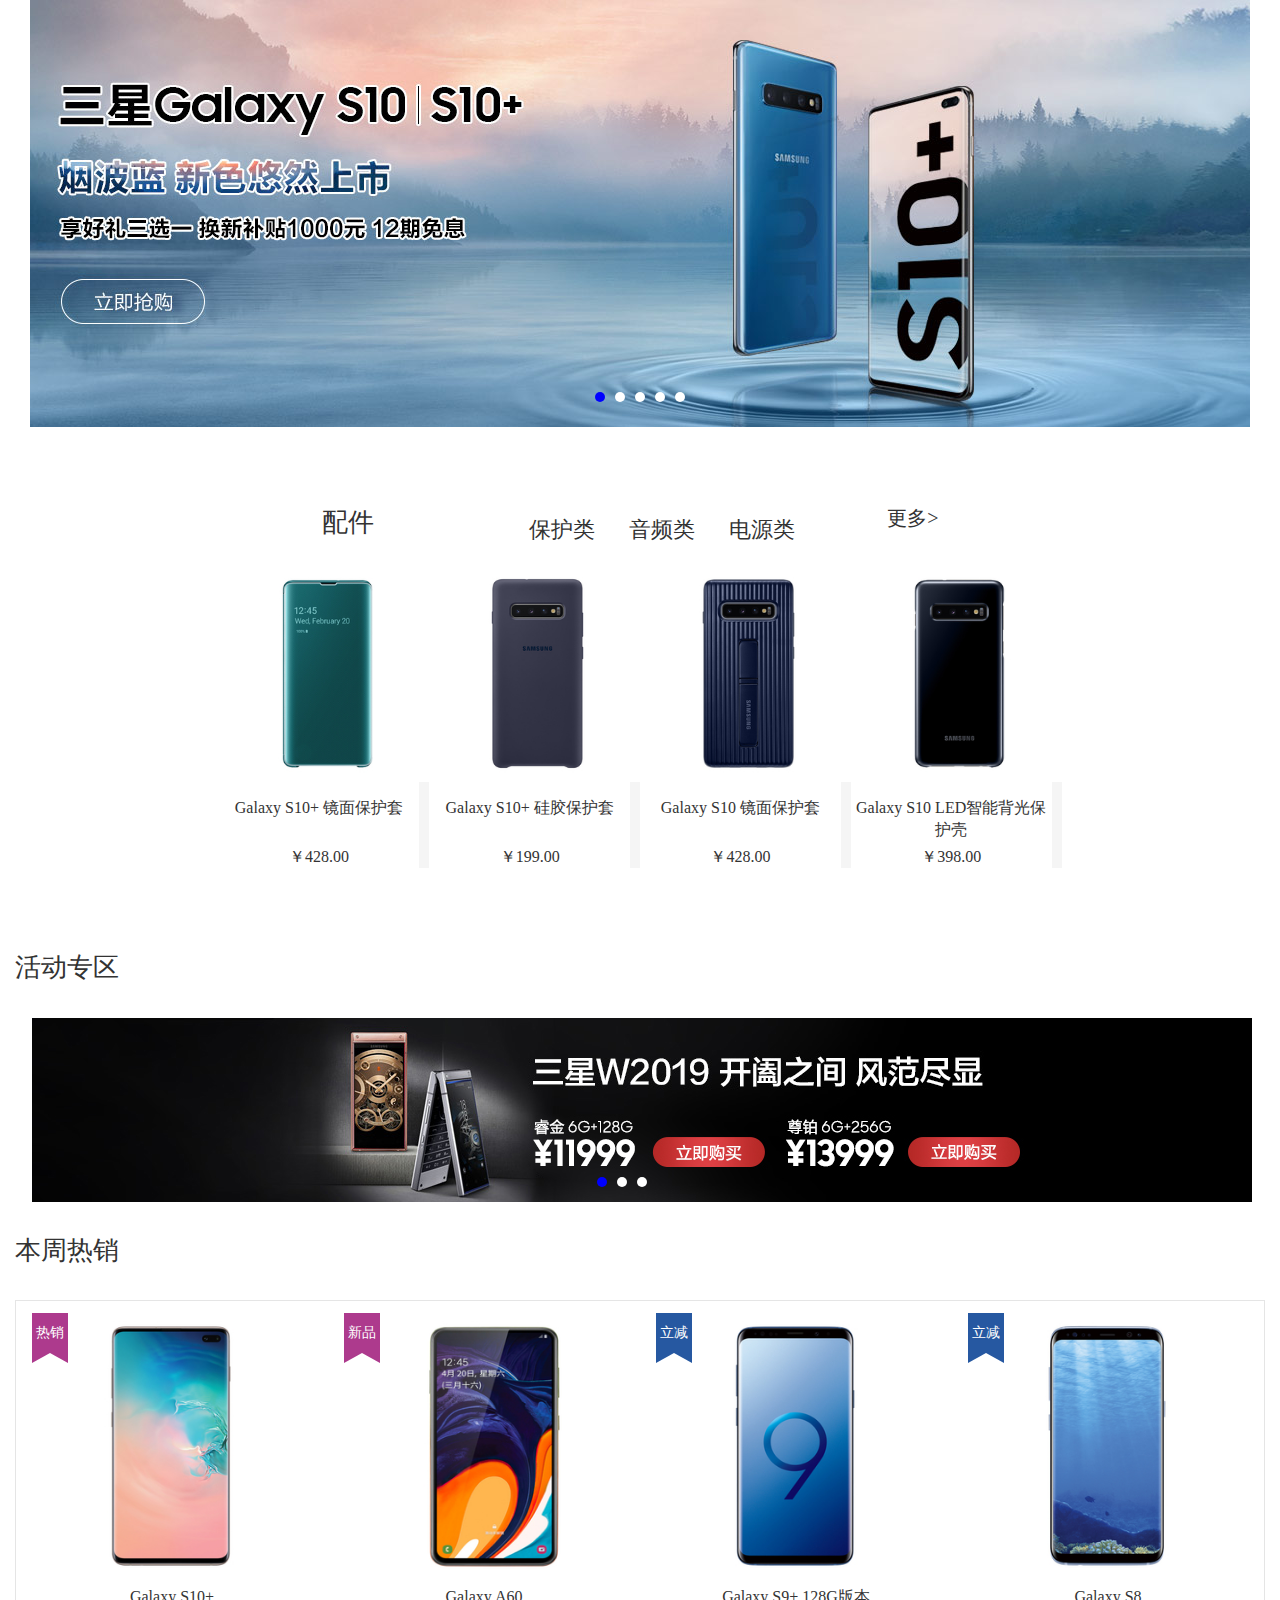
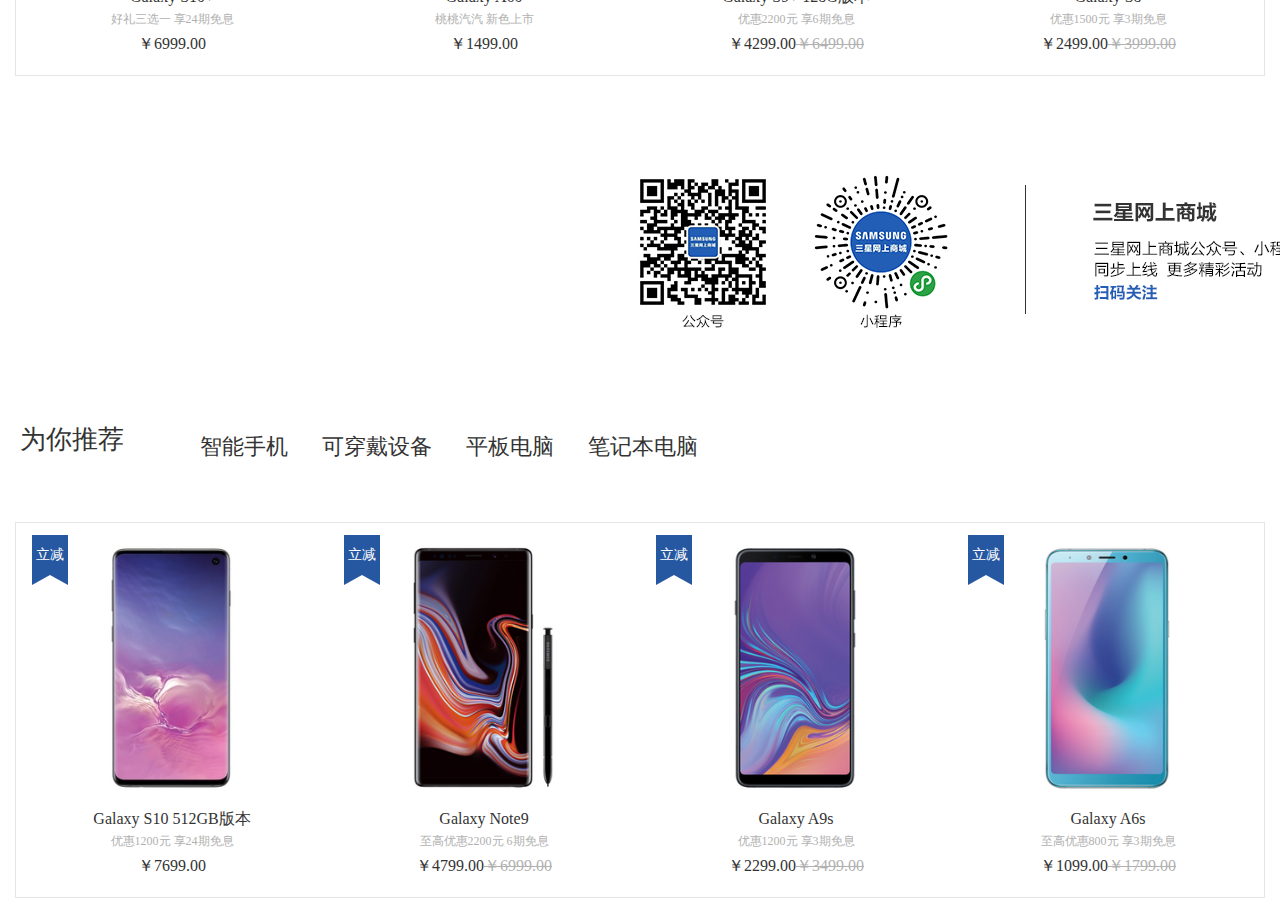
==== commit f8c2e055: "new pic" ====
--- a/index.html
+++ b/index.html
@@ -136,7 +136,7 @@
                     <li style="width:25%">
                         <div class="thumbnail hotSelling-rotation">
                             <a href="#" target="blank">
-                                <img id="hotSelling704" class="img1" src="images/S10+.jpg" width="262px;" height="250px;" style="opacity:1;">
+                                <img id="hotSelling704" class="img1" src="images/index_s10+.jpg" width="262px;" height="250px;" style="opacity:1;">
                             </a>
                             <h3 rotationname="Galaxy S10+">
                                 Galaxy S10+<br>
--- a/css/index.css
+++ b/css/index.css
@@ -0,0 +1,664 @@
+*{
+    margin:0;
+    padding:0;
+    box-sizing:border-box;
+}
+ul{
+    list-style:none;
+}
+a{
+    color:#337ab7;
+    text-decoration:none;
+    cursor: pointer;
+}
+img{
+    vertical-align:middle;
+    border:0;
+}
+p{
+    margin:0 0 10px;
+    display:block;
+}
+h1,h2,h3,h4,h5,h6{
+    font-weight:500;
+}
+h3{
+    display:block;
+}
+div{
+    display:block;
+}
+/* 轮播图样式 */
+#carousel{
+    width:1220px;
+    margin:0 auto;
+  }
+  #banner{
+    width:1220px;
+    overflow:hidden;
+    position:relative;
+  }
+  #ul-imgs{
+    list-style:none;
+  }
+  #ul-imgs.transition{
+    transition:all .5s linear;
+  }
+  #ul-imgs>li{
+    width:1220px;
+    float:left;
+  }
+  #ul-imgs img{
+    width:1220px;
+  }
+  #ul-idxs{
+    width:100px;
+    margin:0 auto;
+    list-style:none;
+    position:absolute;
+    bottom:25px;
+    left:50%;
+    margin-left:-50px;
+  }
+  #ul-idxs>li{
+    float:left;
+    width:10px; height:10px;
+    background-color:#fff;
+    border-radius:5px;
+    margin:0 5px;
+    cursor:pointer;
+  }
+  #ul-idxs>li.active{
+    background-color:blue;
+  }
+  @media screen and (min-width:1220px){
+    #carousel{
+        width:1220px;
+        margin:0 auto;
+      }
+      #banner{
+        width:1220px;
+        overflow:hidden;
+        position:relative;
+      }
+      #ul-imgs>li{
+        width:1220px;
+        float:left;
+      }
+      #ul-imgs img{
+        width:1220px;
+      }
+  }
+  @media screen and (min-width:992px) and (max-width:1219px){
+    #carousel{
+        width:992px;
+        margin:0 auto;
+      }
+      #banner{
+        width:992px;
+        overflow:hidden;
+        position:relative;
+      }
+      #ul-imgs>li{
+        width:992px;
+        float:left;
+      }
+      #ul-imgs img{
+        width:992px;
+      }
+  }
+  @media screen and (min-width:768px) and (max-width:991px){
+    #carousel{
+        width:768px;
+        margin:0 auto;
+      }
+      #banner{
+        width:768px;
+        overflow:hidden;
+        position:relative;
+      }
+      #ul-imgs>li{
+        width:768px;
+        float:left;
+      }
+      #ul-imgs img{
+        width:768px;
+      }
+  }
+  @media screen and (min-width:576px) and (max-width:767px){
+    #carousel{
+        width:576px;
+        margin:0 auto;
+      }
+      #banner{
+        width:576px;
+        overflow:hidden;
+        position:relative;
+      }
+      #ul-imgs>li{
+        width:576px;
+        float:left;
+      }
+      #ul-imgs img{
+        width:576px;
+      }
+  }
+/*1楼样式*/
+#f1{
+    display:flex;
+    justify-content:center;
+    margin:0 145.5px;
+    padding:15px 15px 12px 15px;
+}
+#f1>div{
+    padding:19px 13px 14px 13px;
+}
+/* 2楼样式 */
+#f2{
+    margin:0 143.5px;
+    padding:15px 30px 22px 30px;
+    position:relative;
+}
+#f2>.nav{
+    position:absolute;
+    top:-10px;left:370px;
+    text-align:center;
+    height:13%;
+}
+#f2>.img>li{
+    margin:45px;
+}
+#f2>.nav>li{
+    height:20px;
+    display:inline-block;
+    font-size:22px;
+    color:#333;
+    text-align:center;
+    line-height:20px;
+    margin:25px 15px;
+    cursor:pointer;
+}
+#f2>.peijian{
+    font-size:26px;color:#333;
+    position:absolute;
+    top:0px;left:178px;
+}
+#f2>a{
+    position:absolute;
+    top:0px;right:198px;
+    font-size:20px;
+    color:#333;
+    text-decoration:none;
+}
+.img>li>.fen8-2{
+    position:relative;
+    float:left;
+    width:25%;
+    height:100%;
+    border-right:10px solid #f5f5f5;
+    background:#fff;
+}
+.img>li:after{
+    content:"";
+    display:block;
+    clear:both;
+}
+.img>.fen8-2>.fennav{
+    padding:20px 24px 20px 40px;
+    overflow:hidden;
+    position:relative;
+}
+.img>li>.fen8-2>.fennav>h3{
+    line-height:22px;
+    height:50px;
+    width:100%;
+    text-align:center;
+    font-size:16px;
+    font-family:微软雅黑;
+    color:rgb(51,51,51);
+    letter-spacing:0px;
+    margin:15px auto 0px;
+    overflow: hidden;
+}
+.img>li>.fen8-2>.fennav>p{
+    text-align:center;
+    font-size:16px;
+    color:#333;
+    letter-spacing:0;
+    margin-bottom:0;
+}
+.img>li>.fen8-2>.fennav>a{
+    display:block;
+    text-align:center;
+}
+/* 活动专区 */
+.scroll{
+    position:relative;
+    border:1px solid transparent;
+}
+.hot-product{
+    padding-bottom:22px;
+}
+.scroll-gallery-box{
+    box-sizing:border-box;
+    padding:15px 30px;
+}
+.section{
+    max-width:1280px;
+    display:block;
+    margin-left:auto;
+    margin-right:auto;
+    padding:15px;
+}
+.scroll-gallery-box>.title{
+    font-size:26px;
+    color:#333;
+    margin-bottom:32px;
+    text-align:left;
+}
+.section>.act-zone{
+    max-width:1220px;
+}
+.banner-section{
+    max-width:1920px;
+    padding:0;
+    position:relative;
+    margin:0 auto;
+}
+.banner-section>.act-scroll{
+    margin-left:.65px !important;
+    max-width:1220px;
+}
+.scroll-gallery-box>.scroll{
+    border:1px solid #e5e5e5;
+}
+.banner-section>.scroll{
+    width:1920px;
+    position:relative;
+}
+.scroll>div{
+    overflow: hidden;
+    position:relative;
+}
+.scroll>ul{
+    list-style-type:none;
+    position: relative;
+    width:100%;
+}
+.scetion>.act-zone>.events-scroll>ul>li{
+    padding-bottom:0;
+}
+.banner-section>.act-scroll>ul>li{
+    border:0;
+}
+.scroll-gallery-box>.scroll>ul>li:first-child{
+    border-left:1px solid rgba(255,255,255,0);
+}
+.scroll-gallery-box>.scroll>ul>li{
+    background:#fff;
+    border:0;
+    border-right:8px solid #f5f5f5;
+}
+.scroll-gallery-box>.scrool>ul>li{
+    border-left:1px solid #f5f5f5;
+    padding-bottom:16px;
+    box-sizing:border-box;
+}
+.scroll>ul>li:first-child{
+    display:block;
+}
+.scroll>ul>li{
+    width:100%;
+    height:auto;
+    position:relative;
+    float:left;
+}
+.scroll>a>img{
+    width:100%;
+    height:auto;
+}
+.banner-section>img{
+    width:100%;
+    vertical-align:center;
+}
+/* 小轮播图样式---------------------------------------------------------------------------------------------- */
+#small-carousel{
+    width:1220px;
+    margin:0 auto;
+  }
+  #small-banner{
+    width:1220px;
+    overflow:hidden;
+    position:relative;
+  }
+  .scroll #small-imgs{
+    list-style:none;
+  }
+  #small-imgs.transition{
+    transition:all .5s linear;
+  }
+  #small-imgs>li{
+    width:1220px;
+    float:left;
+  }
+  #small-imgs img{
+    width:1220px;
+  }
+  #small-idxs{
+    width:100px;
+    margin:0 auto;
+    list-style:none;
+    position:absolute;
+    bottom:15px;
+    left:50%;
+    margin-left:-50px;
+  }
+  #small-idxs>li{
+    float:left;
+    width:10px; height:10px;
+    background-color:#fff;
+    border-radius:5px;
+    margin:0 5px;
+    cursor:pointer;
+  }
+  #small-idxs>li.active{
+    background-color:blue;
+  }
+  @media screen and (min-width:1220px){
+    #small-carousel{
+        width:1220px;
+        margin:0 auto;
+      }
+      #small-banner{
+        width:1220px;
+        overflow:hidden;
+        position:relative;
+      }
+      #small-imgs>li{
+        width:1220px;
+        float:left;
+      }
+      #small-imgs img{
+        width:1220px;
+      }
+  }
+  @media screen and (min-width:992px) and (max-width:1219px){
+    #small-carousel{
+        width:992px;
+        margin:0 auto;
+      }
+      #small-banner{
+        width:992px;
+        overflow:hidden;
+        position:relative;
+      }
+      #small-imgs>li{
+        width:992px;
+        float:left;
+      }
+      #small-imgs img{
+        width:992px;
+      }
+  }
+  @media screen and (min-width:768px) and (max-width:991px){
+    #small-carousel{
+        width:768px;
+        margin:0 auto;
+      }
+      #small-banner{
+        width:768px;
+        overflow:hidden;
+        position:relative;
+      }
+      #small-imgs>li{
+        width:768px;
+        float:left;
+      }
+      #small-imgs img{
+        width:768px;
+      }
+  }
+  @media screen and (min-width:576px) and (max-width:767px){
+    #small-carousel{
+        width:576px;
+        margin:0 auto;
+      }
+      #small-banner{
+        width:576px;
+        overflow:hidden;
+        position:relative;
+      }
+      #small-imgs>li{
+        width:576px;
+        float:left;
+      }
+      #small-imgs img{
+        width:576px;
+      }
+  }
+/* ----------------------------------------------------------------------------------------------------------- */
+/* 热门产品 */
+.scetion{
+    border:1px solid transparent;
+}
+.scroll-gallery-box>.scroll-gallery>div{
+    padding-left:0;
+    margin:0;
+}
+.scroll-gallery>div{
+    margin:0 50px;
+}
+.scroll>div{
+    overflow:hidden;
+    position:relative;
+}
+.scroll-gallery-box>.scroll-gallery>ul{
+    width:150%!important;
+}
+.scroll>ul{
+    list-style:none;
+    position:relative;
+    width:100%;
+}
+.scroll-gallery-box>.scroll>ul>li:first-child{
+    border-left:1px solid rgba(255,255,255,0);
+}
+.scroll-gallery-box>.scroll-gallery>ul>li{
+    width:16.666%!important;
+}
+.scroll-gallery-box>.scroll>ul>li{
+    background:#fff;
+    border:0;
+    border-right:8px solid #f5f5f5;
+    border-left:1px solid #e5e5e5;
+    padding-bottom:16px;
+    box-sizing:border-box;
+}
+.scroll-gallery>.scroll-gallery-res>ul>li{
+    width:25%;
+}
+.scroll>ul>li:first-child{
+    display:block;
+}
+.scroll-gallery>ul>li{
+    width:157px;
+    display:block;
+}
+.scroll>.scroller-wrap>ul>li{
+    width:100%;
+    height:auto;
+    /*display:none;*/
+    position:relative;
+    float:left;
+}
+/* .scroll-gallery-box>.scroll>.thumbnail{
+    padding:20px 24px;
+} */
+.scroll-gallery-box>.scroll>.thumbnail,.scroll-gallery-box>.scroll>.thumbnail>img{
+    border-radius: 0;
+    padding:0;
+    margin-top:5px;
+}
+.thumbnail{
+    display:block;
+    padding:20px 24px;;
+    border-radius:4px;
+}
+.scroll>a>img{
+    width:100%;
+    height:auto;
+}
+.thumbnail>img{
+    border-radius:4px;
+    width:100%;
+    height:auto;
+    margin-left:auto;
+    margin-right:auto;
+}
+.scroll-gallery-box>.scroll>.scroller-wrap>ul>li>.thumbnail>h3{
+    line-height:22px;
+    margin:15px auto 5px;
+    height:48px;
+    width:100%;
+    overflow:hidden;
+    text-align:center;
+    font-size:16px;
+    color:#333;
+    letter-spacing:0;
+    margin-bottom:0;
+}
+.scroll-gallery-box>.scroll>.scroller-wrap>ul>li>.thumbnail>h3:hover{
+    color:#225eb6;
+}
+.scroll-gallery-box>.scroll>.scroller-wrap>ul>li>.thumbnail>h3>.remarks{
+    font-size:12px!important;
+    color:#b1b1b1!important;
+    text-align:center;
+    letter-spacing: 0;
+    margin-bottom:0;
+}
+.scroll-gallery-box>.scroll>.scroller-wrap>ul>li>.thumbnail>p>s{
+    color:#b1b1b1!important;
+}
+.scroll-gallery-box>.scroll>.scroller-wrap>ul>li>.thumbnail>p{
+    text-align: center;
+    font-size:16px;
+    color:#333;
+    letter-spacing: 0;
+    margin-bottom:0;
+}
+/* 热销标签样式 */
+.addnav{
+    position:absolute;
+    top:12px;left:16px;
+}
+.addnav>.icon{
+    display:block;
+    width:36px;
+    height:40px;
+    text-align:center;
+    line-height:40px;
+    font-size:14px;
+    color:#fff;
+}
+.icon-colorZi{
+    background:#ad3a8d;
+}
+.icon-colorLan{
+    background:#2658a1;
+}
+.icon{
+    font-size:normal!important;
+    font-weight:normal;
+}
+.addnav>.icon>i.colorZi-right{
+    border-top:10px solid #ad3a8d;
+    pointer-events:none;
+}
+.addnav>.icon>i.colorLan-right{
+    border-top:10px solid #2658a1;
+    pointer-events:none;
+}
+.addnav>.icon>i.right{
+    bottom:-10px;
+    left:50%;
+    border-left:18px solid transparent;
+}
+.addnav>.icon>i.colorZi-left{
+    border-top:10px solid #ad3a8d;
+    pointer-events:none;
+}
+.addnav>.icon>i.colorLan-left{
+    border-top:10px solid #2658a1;
+    pointer-events:none;
+}
+.addnav>.icon>i.left{
+    bottom:-10px;
+    left:0;
+    border-right:18px solid transparent;
+}
+.addnav>.icon>i{
+    position:absolute;
+    bottom:0;
+    left:0;
+    border:0;
+    width:0;
+    height:0;
+    display:inline-block;
+    zoom: 1;
+    vertical-align: center;
+}
+/* bottombanner */
+.subbanner-section{
+    box-sizing:border-box;
+    padding-bottom:12px;
+    max-width:1276px;
+    margin:0 308px;
+    padding:20px 20px;
+}
+.row{
+    font-size:0;
+    position:relative;
+}
+.col-12-12{
+    width:100%;
+    padding:25px 10px;
+}
+[class*=col-]{
+    display:inline-block;
+    zoom:1;
+    vertical-align:top;
+    position:relative;
+    font-size:14px;
+}
+.subbanner-section>.thumbnail{
+    padding:19px 13px 14px;
+}
+/* 为你推荐 */
+.out-1{
+    position:relative;
+}
+.hot-product>.out-1>.peijian{
+    font-size:26px;color:#333;
+    position:absolute;
+    top:0px;left:5px;
+}
+.hot-product>.out-1>.nav{
+    position:absolute;
+    top:-10px;left:170px;
+    text-align:center;
+    height:13%;
+}
+.hot-product>.out-1>.nav>li{
+    height:20px;
+    display:inline-block;
+    font-size:22px;
+    color:#333;
+    text-align:center;
+    line-height:20px;
+    margin:25px 15px;
+    cursor:pointer;
+}
+.hot-product>.out-1>.nav>li>a{
+    color:#333;
+}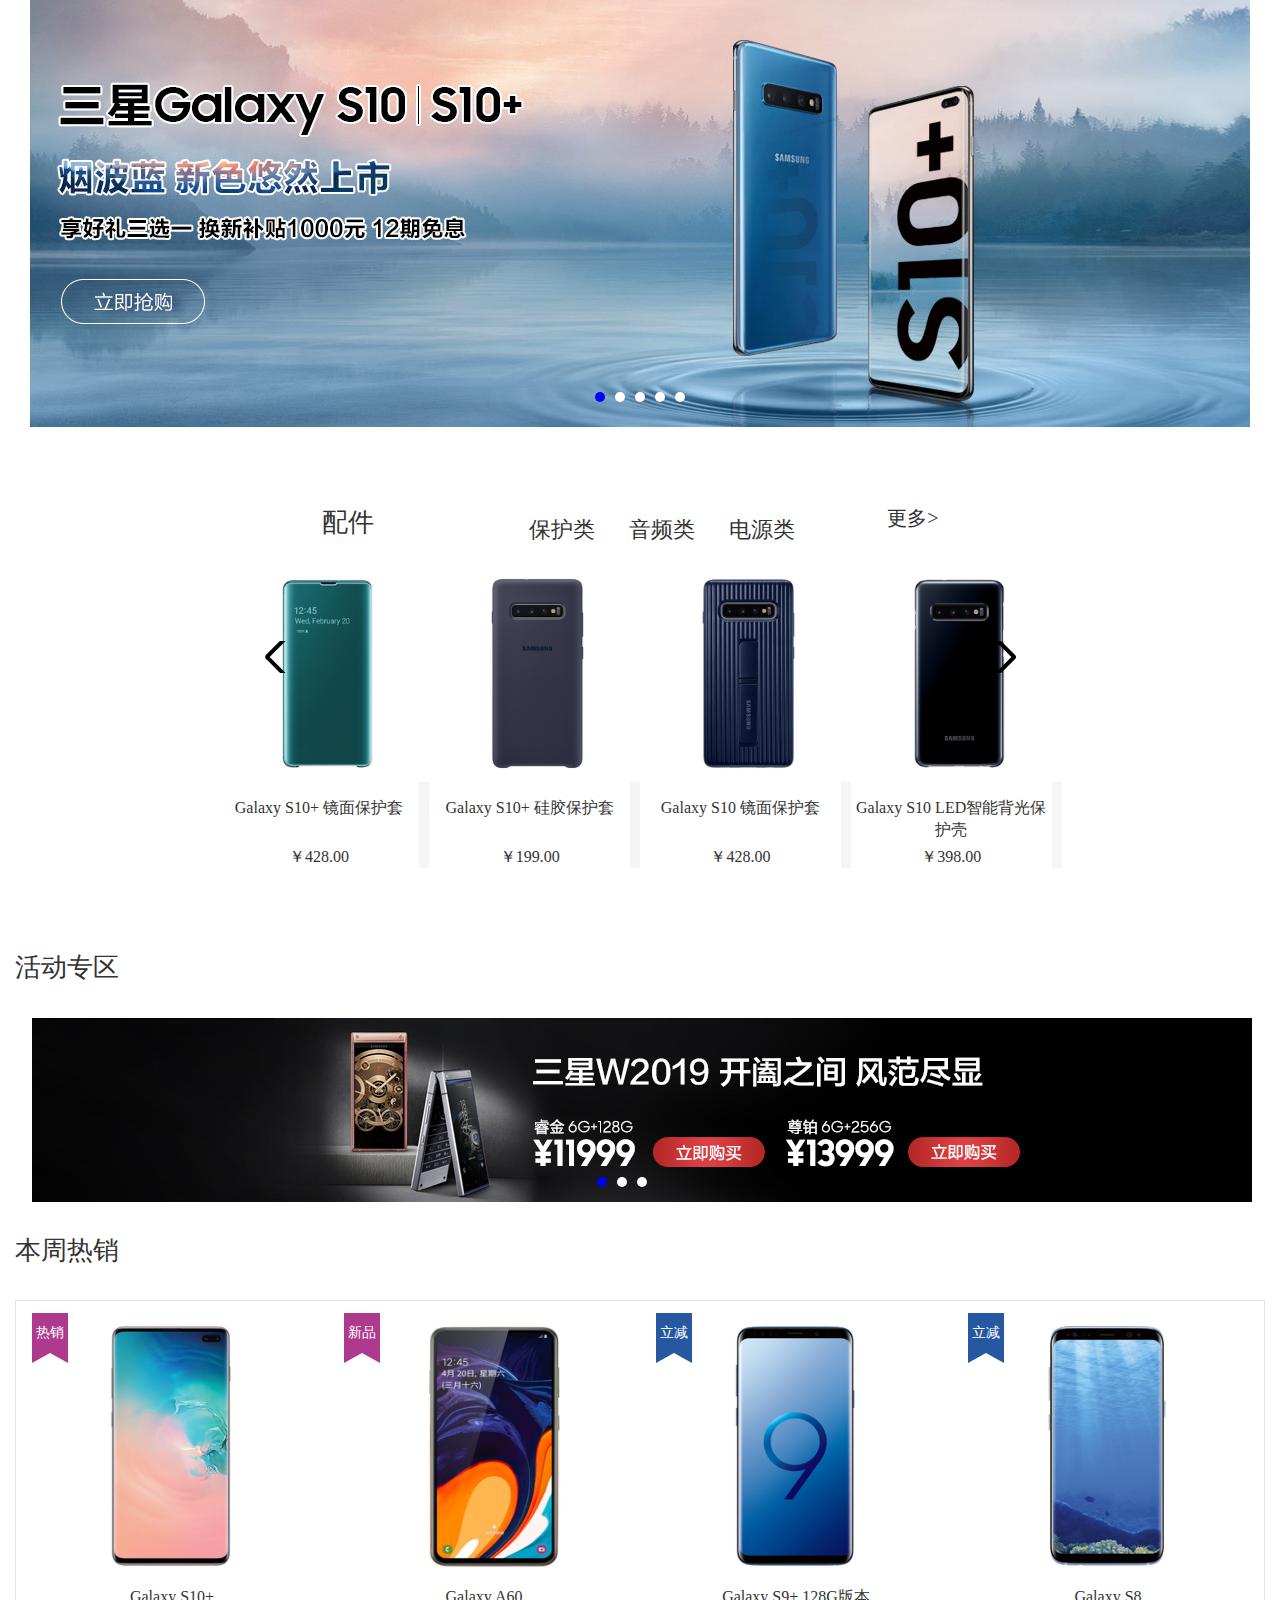
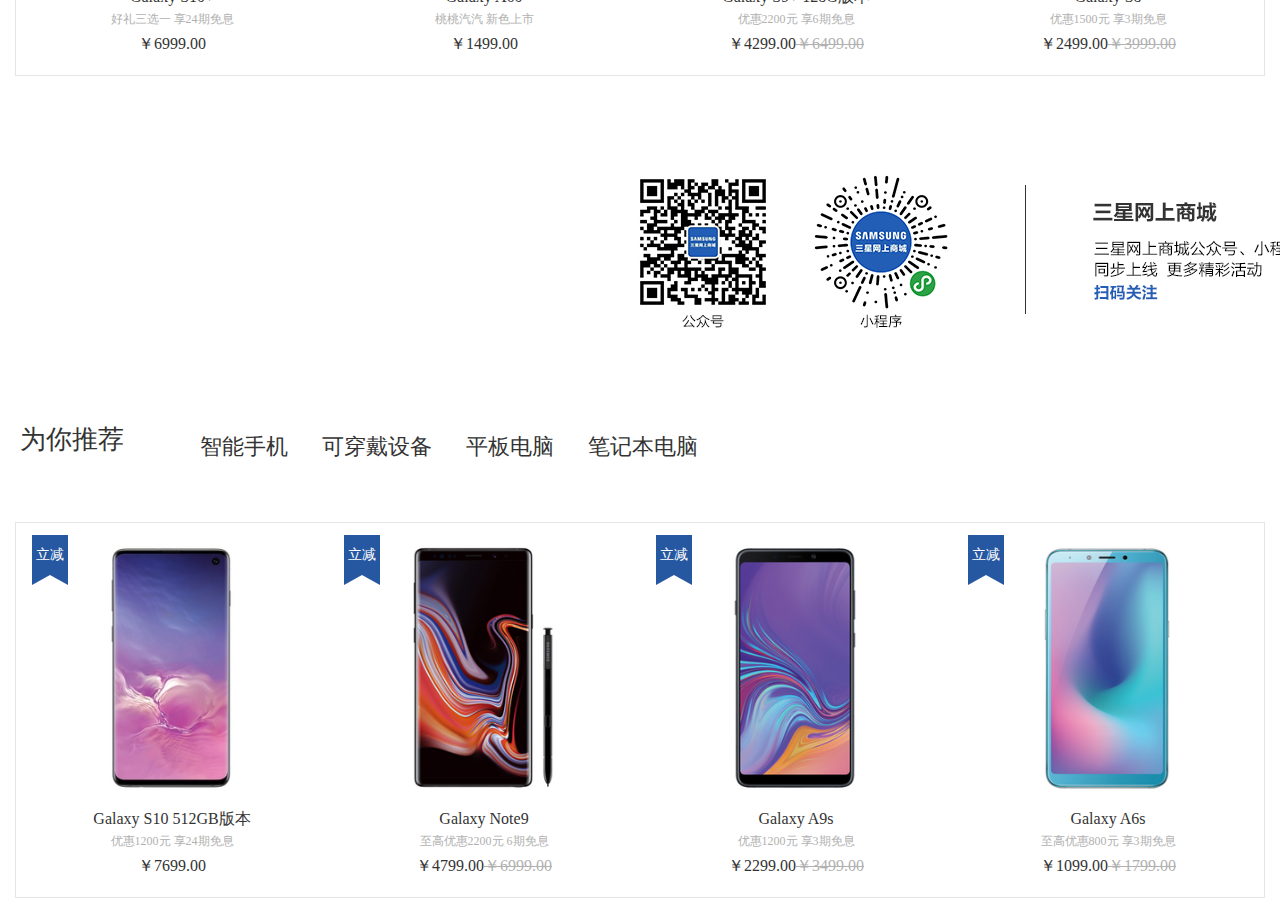
==== commit 258f613a: "123" ====
--- a/index.html
+++ b/index.html
@@ -47,6 +47,8 @@
             <li>音频类</li>
             <li>电源类</li>
         </ul>
+        <div class="p_left"></div>
+        <div class="p_right"></div>
         <ul class="img">
             <li>
                 <div class="fen8-2">
--- a/css/index.css
+++ b/css/index.css
@@ -154,6 +154,24 @@
     padding:19px 13px 14px 13px;
 }
 /* 2楼样式 */
+#f2 .p_left{
+    background-image:url(../images/btn_left.png);
+    width:58px;height:32px;
+    background-position:center;
+    background-repeat: no-repeat;
+    position: absolute;
+    top:136px;left:120px;
+    z-index:999;
+}
+#f2 .p_right{
+    background-image:url(../images/btn_right.png);
+    width:58px;height:32px;
+    background-position:center;
+    background-repeat: no-repeat;
+    position: absolute;
+    top:136px;right:120px;
+    z-index:999;
+}
 #f2{
     margin:0 143.5px;
     padding:15px 30px 22px 30px;
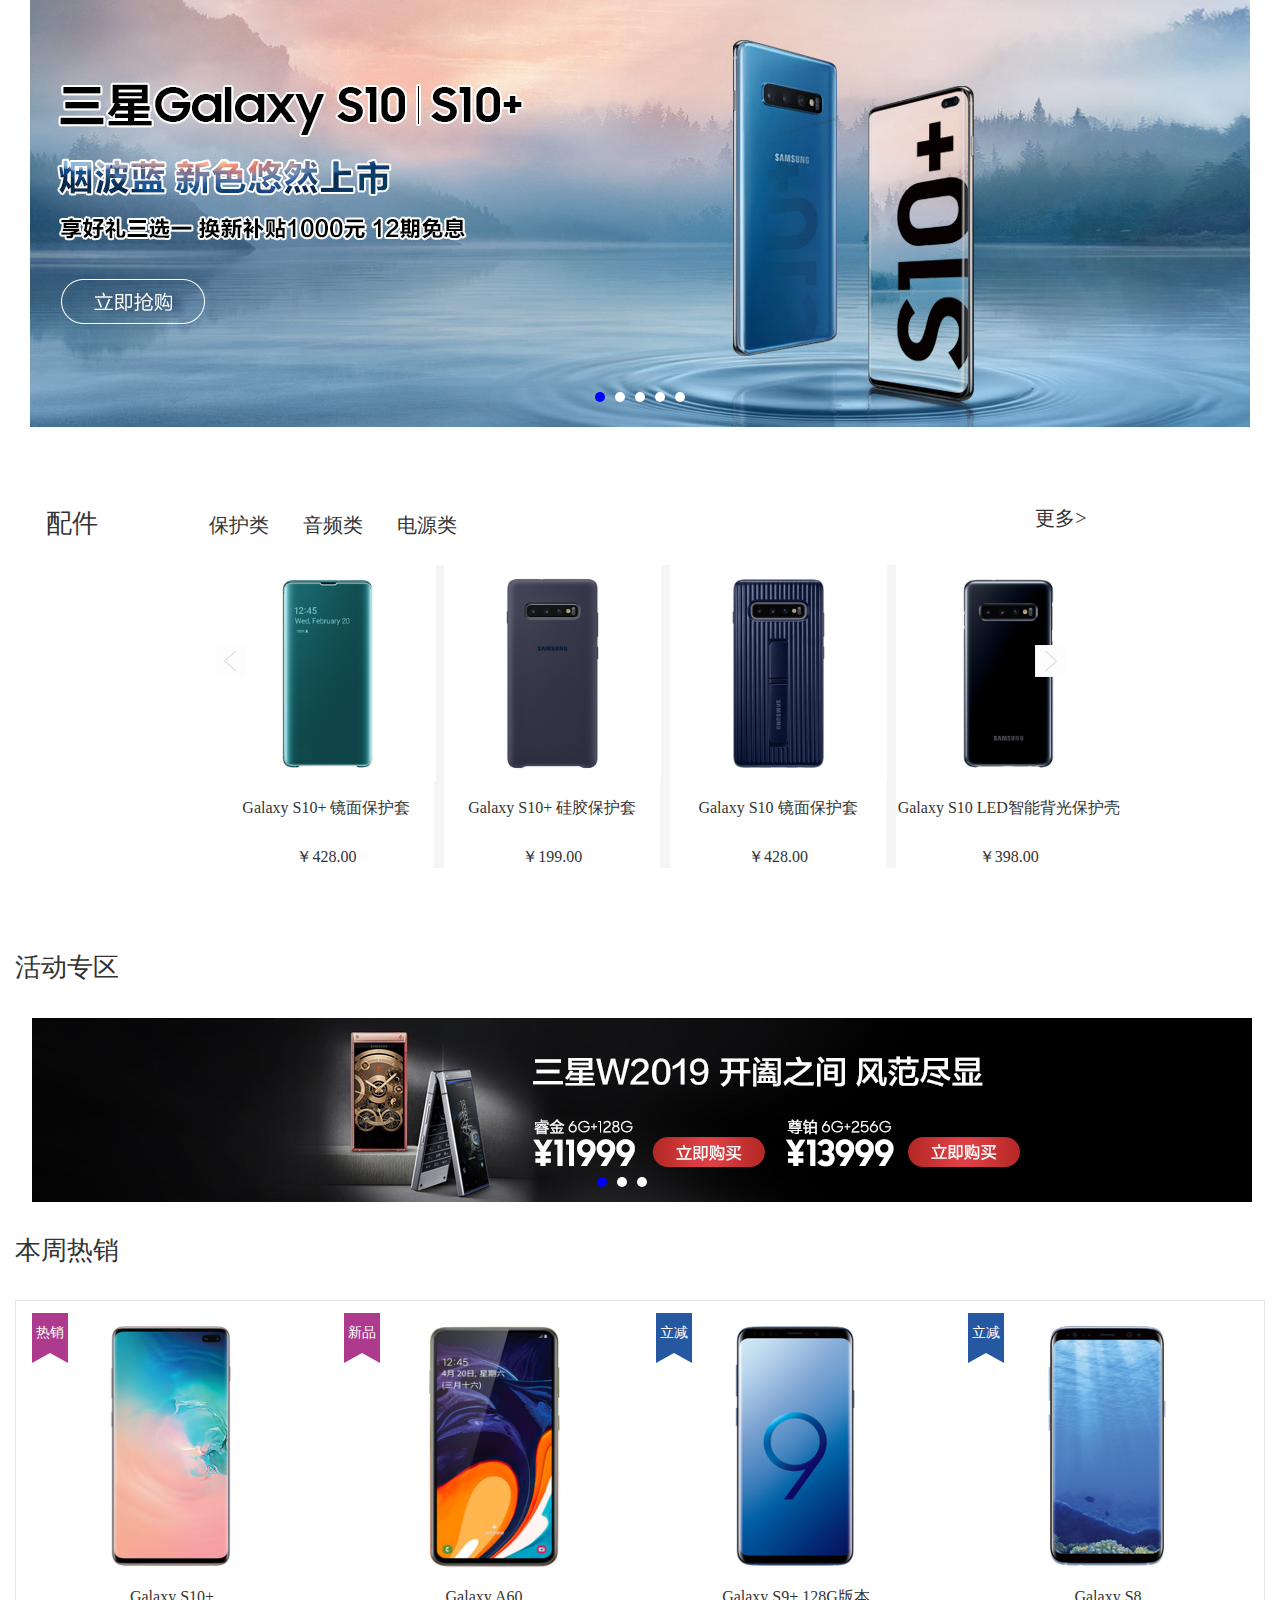
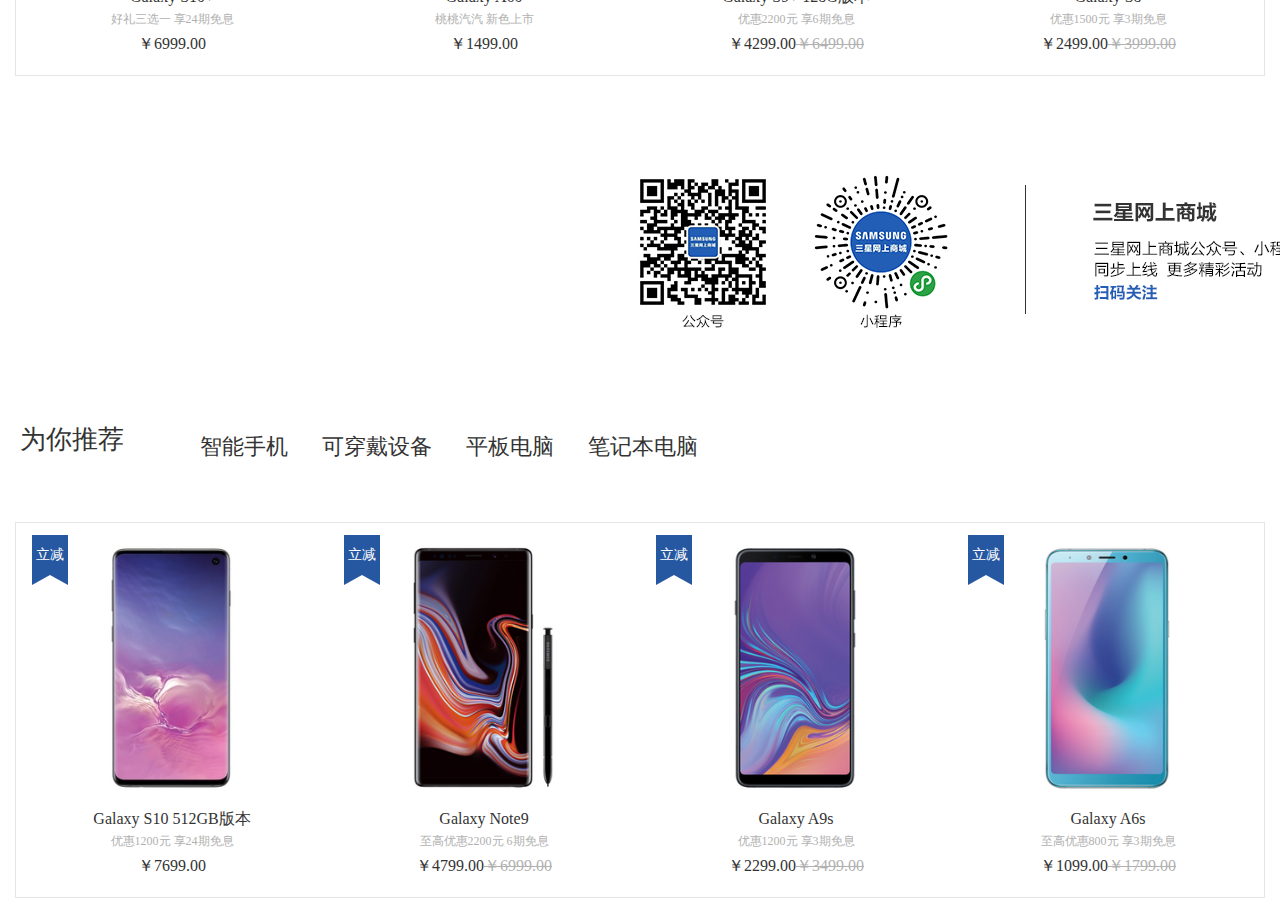
==== commit 70a8ca0d: "aaa" ====
--- a/index.html
+++ b/index.html
@@ -39,8 +39,8 @@
             <a href="#"><img src="index/3.jpg" alt=""></a>
         </div> 
     </div>
+    <p id="peijian">配件</p>
     <div id=f2>
-        <p class="peijian">配件</p>
         <a href="#">更多></a>
         <ul class="nav">
             <li>保护类</li>
@@ -85,6 +85,82 @@
                         </a>
                         <h3>Galaxy S10 LED智能背光保护壳</h3>
                         <p>￥398.00</p>
+                    </div>
+                </div>
+            </li>
+            <li>
+                <div class="fen8-2">
+                    <div class="fennav">
+                        <a href="#">
+                            <img src="images/erji1.jpg" alt="" style="width:217px;height:217px;">
+                        </a>
+                        <h3>AKG Y100BT 颈挂式无线蓝牙耳机</h3>
+                        <p>￥699.00</p>
+                    </div>
+                </div>   
+                <div class="fen8-2">
+                    <div class="fennav">
+                        <a href="#">
+                            <img src="images/erji2.jpg" alt="" style="width:217px;height:217px;">
+                        </a>
+                        <h3>AKG Y500BT 贴耳式无线蓝牙耳机</h3>
+                        <p>￥1299.00</p>
+                    </div>
+                </div>
+                <div class="fen8-2">
+                    <div class=fennav>
+                        <a href="#">
+                            <img src="images/erji3.jpg" alt="" style="width:217px;height:217px;">
+                        </a>
+                        <h3>弹力项圈运动耳机</h3>
+                        <p>￥478.00</p>
+                    </div>
+                </div>
+                <div class="fen8-2">
+                    <div class="fennav">
+                        <a href="#">
+                            <img src="images/erji4.jpg" style="width:217px;height:217px;">
+                        </a>
+                        <h3>入耳式耳机</h3>
+                        <p>￥78.00</p>
+                    </div>
+                </div>
+            </li>
+            <li>
+                <div class="fen8-2">
+                    <div class="fennav">
+                        <a href="#">
+                            <img src="images/charge1.jpg" alt="" style="width:217px;height:217px;">
+                        </a>
+                        <h3>双项无线充电底座</h3>
+                        <p>￥608.00</p>
+                    </div>
+                </div>   
+                <div class="fen8-2">
+                    <div class="fennav">
+                        <a href="#">
+                            <img src="images/charge2.jpg" alt="" style="width:217px;height:217px;">
+                        </a>
+                        <h3>无线充电底座</h3>
+                        <p>￥458</p>
+                    </div>
+                </div>
+                <div class="fen8-2">
+                    <div class=fennav>
+                        <a href="#">
+                            <img src="images/charge3.jpg" alt="" style="width:217px;height:217px;">
+                        </a>
+                        <h3>三星 旅行充电器 Type C</h3>
+                        <p>￥108.00</p>
+                    </div>
+                </div>
+                <div class="fen8-2">
+                    <div class="fennav">
+                        <a href="#">
+                            <img src="images/charge4.jpg" style="width:217px;height:217px;">
+                        </a>
+                        <h3>双向加速充电移动电源 10000毫安</h3>
+                        <p>￥149.00</p>
                     </div>
                 </div>
             </li>
--- a/css/index.css
+++ b/css/index.css
@@ -156,30 +156,40 @@
 /* 2楼样式 */
 #f2 .p_left{
     background-image:url(../images/btn_left.png);
-    width:58px;height:32px;
+    width:32px;height:32px;
     background-position:center;
     background-repeat: no-repeat;
     position: absolute;
-    top:136px;left:120px;
+    top:140px;left:70px;
     z-index:999;
+    transition:all .5s linear;
+}
+#f2 .p_left:hover{
+  background-image:url(../images/btn_left_hover.png);
+  border:1px solid #aaa;
 }
 #f2 .p_right{
     background-image:url(../images/btn_right.png);
-    width:58px;height:32px;
+    width:32px;height:32px;
     background-position:center;
     background-repeat: no-repeat;
     position: absolute;
-    top:136px;right:120px;
+    top:140px;right:70px;
     z-index:999;
+}
+#f2 .p_right:hover{
+  background-image:url(../images/btn_right_hover.png);
+  border:1px solid #aaa;
 }
 #f2{
     margin:0 143.5px;
     padding:15px 30px 22px 30px;
     position:relative;
+    overflow: hidden;
 }
 #f2>.nav{
     position:absolute;
-    top:-10px;left:370px;
+    top:-10px;left:50px;
     text-align:center;
     height:13%;
 }
@@ -189,24 +199,30 @@
 #f2>.nav>li{
     height:20px;
     display:inline-block;
-    font-size:22px;
+    font-size:20px;
     color:#333;
     text-align:center;
     line-height:20px;
-    margin:25px 15px;
+    margin:20px 15px;
     cursor:pointer;
 }
-#f2>.peijian{
+#peijian{
     font-size:26px;color:#333;
     position:absolute;
-    top:0px;left:178px;
+    top:506px;left:46px;
 }
 #f2>a{
     position:absolute;
-    top:0px;right:198px;
+    top:0px;right:50px;
     font-size:20px;
     color:#333;
     text-decoration:none;
+}
+.img{
+  width:3100px;
+}
+.img>li{
+  float:left;
 }
 .img>li>.fen8-2{
     position:relative;
@@ -216,10 +232,18 @@
     border-right:10px solid #f5f5f5;
     background:#fff;
 }
+.img>li>.fen8-2:last-child{
+  border-right:0;
+}
 .img>li:after{
     content:"";
     display:block;
     clear:both;
+}
+.img::after{
+  content:"";
+  display: block;
+  clear:both;
 }
 .img>.fen8-2>.fennav{
     padding:20px 24px 20px 40px;
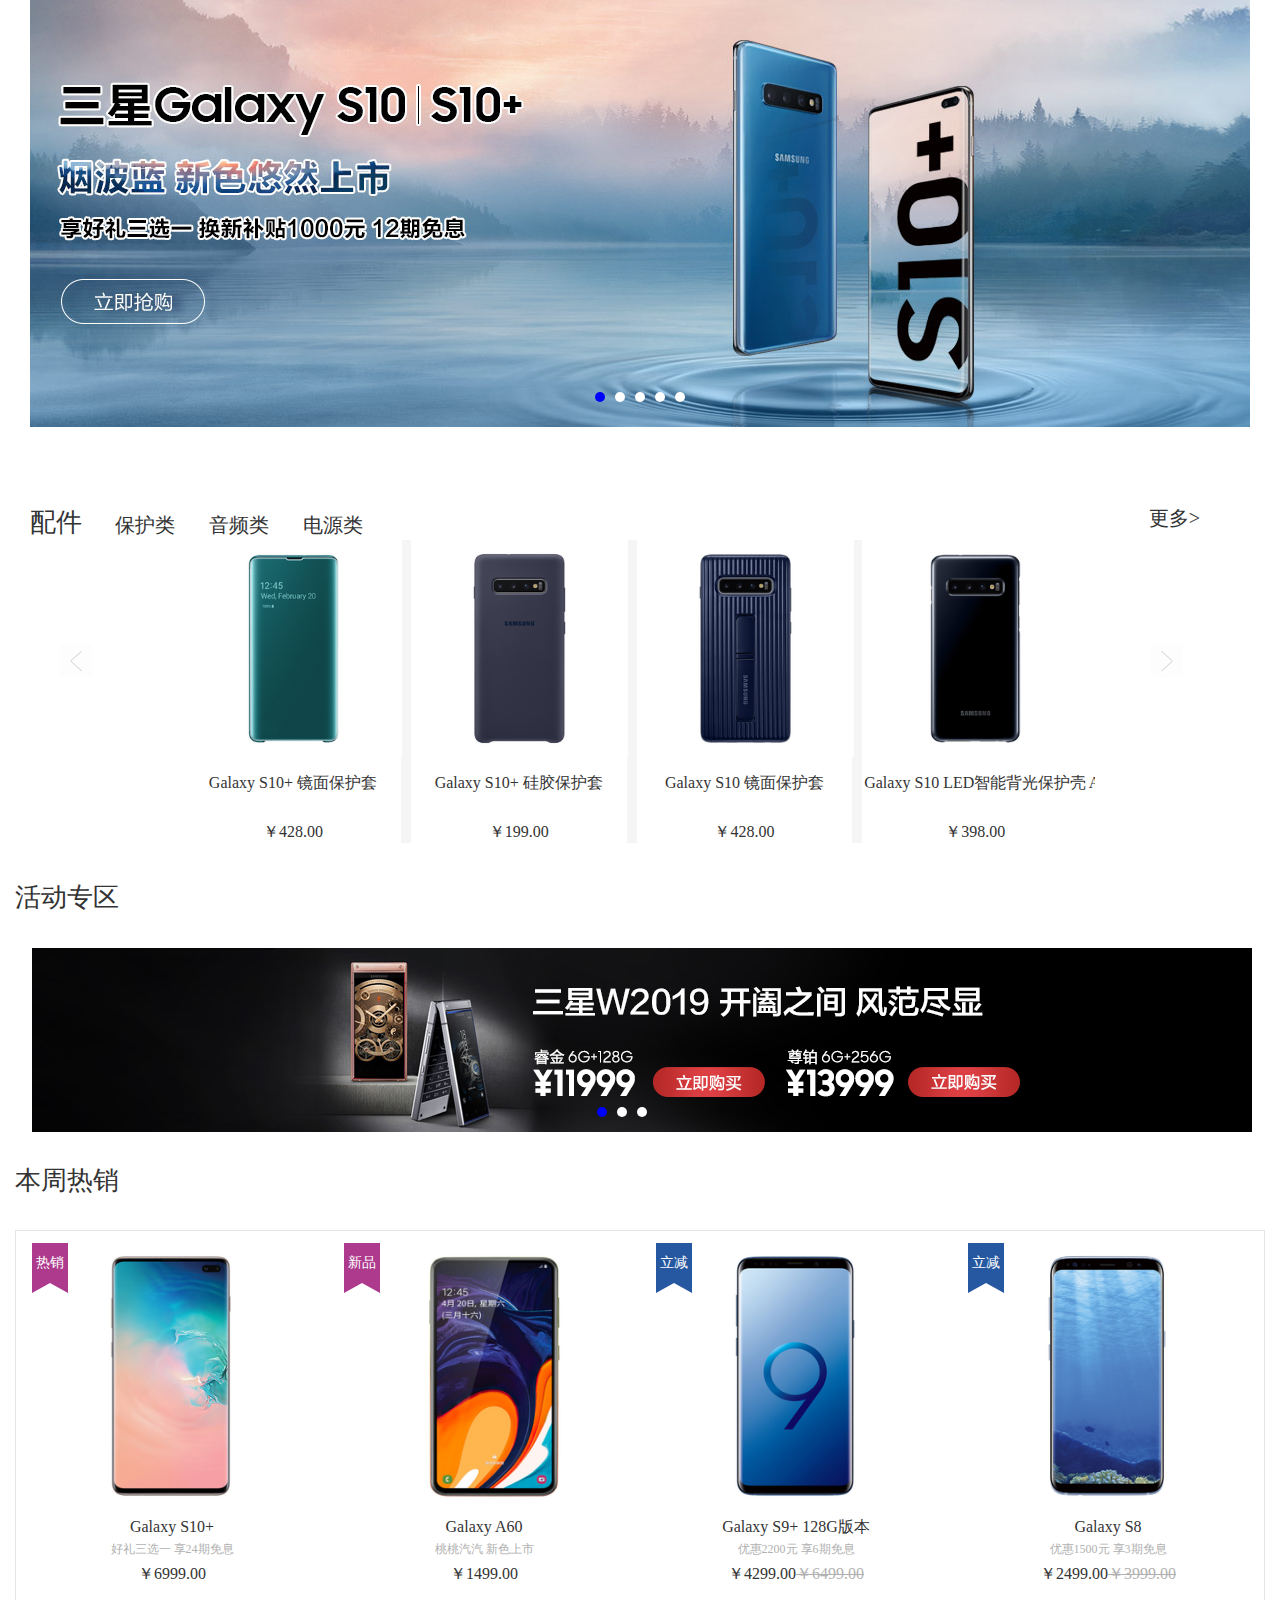
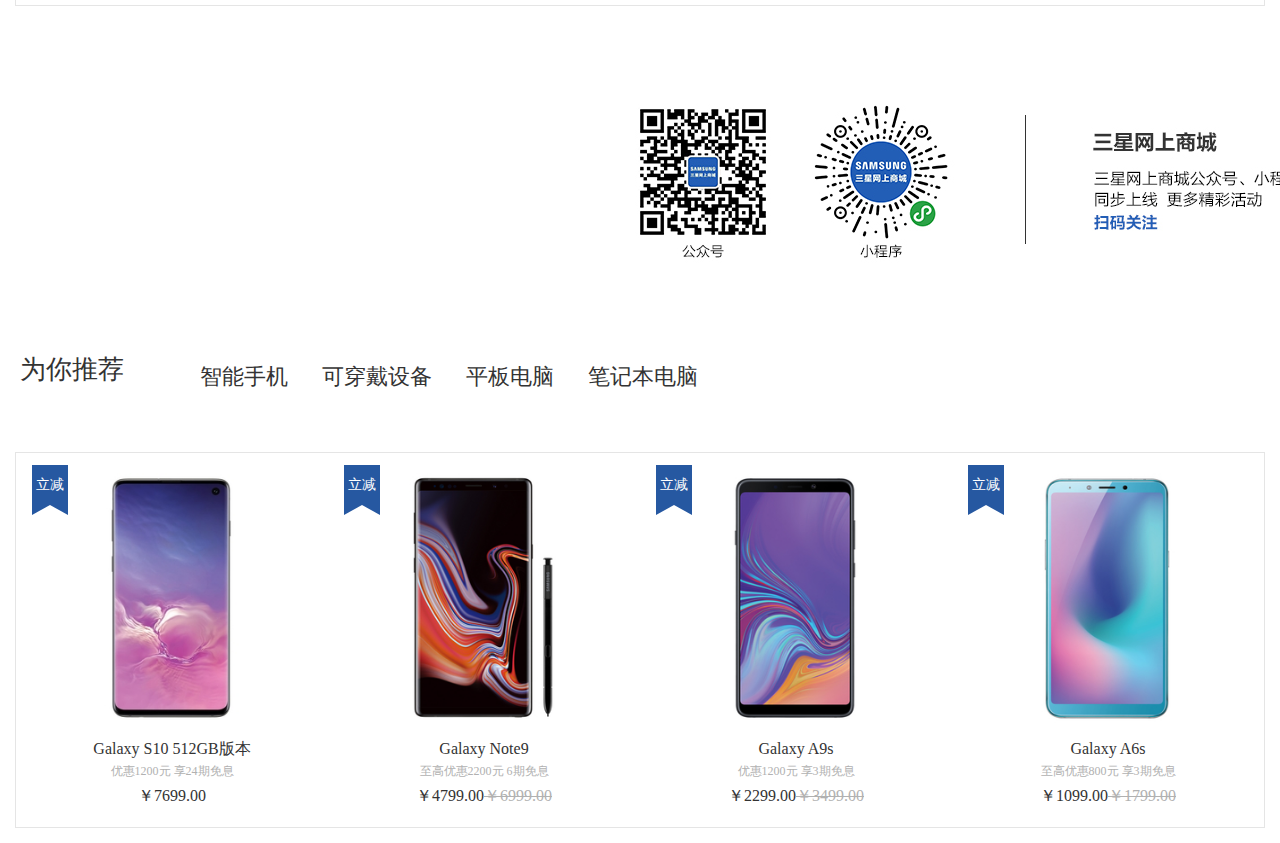
==== commit e35df995: "123" ====
--- a/index.html
+++ b/index.html
@@ -39,8 +39,9 @@
             <a href="#"><img src="index/3.jpg" alt=""></a>
         </div> 
     </div>
-    <p id="peijian">配件</p>
+    <!-- <p id="peijian">配件</p> -->
     <div id=f2>
+        <p class="peijian">配件</p>
         <a href="#">更多></a>
         <ul class="nav">
             <li>保护类</li>
@@ -49,122 +50,162 @@
         </ul>
         <div class="p_left"></div>
         <div class="p_right"></div>
-        <ul class="img">
-            <li>
-                <div class="fen8-2">
-                    <div class="fennav">
-                        <a href="#">
-                            <img src="images/15519516124734642_293X293.jpg" alt="" style="width:217px;height:217px;">
-                        </a>
-                        <h3>Galaxy S10+ 镜面保护套</h3>
-                        <p>￥428.00</p>
-                    </div>
-                </div>   
-                <div class="fen8-2">
-                    <div class="fennav">
-                        <a href="#">
-                            <img src="images/15518820769351216_293X293.jpg" alt="" style="width:217px;height:217px;">
-                        </a>
-                        <h3>Galaxy S10+ 硅胶保护套</h3>
-                        <p>￥199.00</p>
-                    </div>
-                </div>
-                <div class="fen8-2">
-                    <div class=fennav>
-                        <a href="#">
-                            <img src="images/15518858188075006_293X293.jpg" alt="" style="width:217px;height:217px;">
-                        </a>
-                        <h3>Galaxy S10 镜面保护套</h3>
-                        <p>￥428.00</p>
-                    </div>
-                </div>
-                <div class="fen8-2">
-                    <div class="fennav">
-                        <a href="#">
-                            <img src="images/15519507815002199_293X293.jpg" alt="" style="width:217px;height:217px;">
-                        </a>
-                        <h3>Galaxy S10 LED智能背光保护壳</h3>
-                        <p>￥398.00</p>
-                    </div>
-                </div>
-            </li>
-            <li>
-                <div class="fen8-2">
-                    <div class="fennav">
-                        <a href="#">
-                            <img src="images/erji1.jpg" alt="" style="width:217px;height:217px;">
-                        </a>
-                        <h3>AKG Y100BT 颈挂式无线蓝牙耳机</h3>
-                        <p>￥699.00</p>
-                    </div>
-                </div>   
-                <div class="fen8-2">
-                    <div class="fennav">
-                        <a href="#">
-                            <img src="images/erji2.jpg" alt="" style="width:217px;height:217px;">
-                        </a>
-                        <h3>AKG Y500BT 贴耳式无线蓝牙耳机</h3>
-                        <p>￥1299.00</p>
-                    </div>
-                </div>
-                <div class="fen8-2">
-                    <div class=fennav>
-                        <a href="#">
-                            <img src="images/erji3.jpg" alt="" style="width:217px;height:217px;">
-                        </a>
-                        <h3>弹力项圈运动耳机</h3>
-                        <p>￥478.00</p>
-                    </div>
-                </div>
-                <div class="fen8-2">
-                    <div class="fennav">
-                        <a href="#">
-                            <img src="images/erji4.jpg" style="width:217px;height:217px;">
-                        </a>
-                        <h3>入耳式耳机</h3>
-                        <p>￥78.00</p>
-                    </div>
-                </div>
-            </li>
-            <li>
-                <div class="fen8-2">
-                    <div class="fennav">
-                        <a href="#">
-                            <img src="images/charge1.jpg" alt="" style="width:217px;height:217px;">
-                        </a>
-                        <h3>双项无线充电底座</h3>
-                        <p>￥608.00</p>
-                    </div>
-                </div>   
-                <div class="fen8-2">
-                    <div class="fennav">
-                        <a href="#">
-                            <img src="images/charge2.jpg" alt="" style="width:217px;height:217px;">
-                        </a>
-                        <h3>无线充电底座</h3>
-                        <p>￥458</p>
-                    </div>
-                </div>
-                <div class="fen8-2">
-                    <div class=fennav>
-                        <a href="#">
-                            <img src="images/charge3.jpg" alt="" style="width:217px;height:217px;">
-                        </a>
-                        <h3>三星 旅行充电器 Type C</h3>
-                        <p>￥108.00</p>
-                    </div>
-                </div>
-                <div class="fen8-2">
-                    <div class="fennav">
-                        <a href="#">
-                            <img src="images/charge4.jpg" style="width:217px;height:217px;">
-                        </a>
-                        <h3>双向加速充电移动电源 10000毫安</h3>
-                        <p>￥149.00</p>
-                    </div>
-                </div>
-            </li>
-        </ul>    
+        <div id="parent_img">
+            <ul class="img transition" id="peijian_move">
+                <li>
+                    <div class="fen8-2">
+                        <div class="fennav">
+                            <a href="#">
+                                <img src="images/15519516124734642_293X293.jpg" alt="" style="width:217px;height:217px;">
+                            </a>
+                            <h3>Galaxy S10+ 镜面保护套</h3>
+                            <p>￥428.00</p>
+                        </div>
+                    </div>   
+                    <div class="fen8-2">
+                        <div class="fennav">
+                            <a href="#">
+                                <img src="images/15518820769351216_293X293.jpg" alt="" style="width:217px;height:217px;">
+                            </a>
+                            <h3>Galaxy S10+ 硅胶保护套</h3>
+                            <p>￥199.00</p>
+                        </div>
+                    </div>
+                    <div class="fen8-2">
+                        <div class=fennav>
+                            <a href="#">
+                                <img src="images/15518858188075006_293X293.jpg" alt="" style="width:217px;height:217px;">
+                            </a>
+                            <h3>Galaxy S10 镜面保护套</h3>
+                            <p>￥428.00</p>
+                        </div>
+                    </div>
+                    <div class="fen8-2">
+                        <div class="fennav">
+                            <a href="#">
+                                <img src="images/15519507815002199_293X293.jpg" alt="" style="width:217px;height:217px;">
+                            </a>
+                            <h3>Galaxy S10 LED智能背光保护壳</h3>
+                            <p>￥398.00</p>
+                        </div>
+                    </div>
+                </li>
+                <li>
+                    <div class="fen8-2">
+                        <div class="fennav">
+                            <a href="#">
+                                <img src="images/erji1.jpg" alt="" style="width:217px;height:217px;">
+                            </a>
+                            <h3>AKG Y100BT 颈挂式无线蓝牙耳机</h3>
+                            <p>￥699.00</p>
+                        </div>
+                    </div>   
+                    <div class="fen8-2">
+                        <div class="fennav">
+                            <a href="#">
+                                <img src="images/erji2.jpg" alt="" style="width:217px;height:217px;">
+                            </a>
+                            <h3>AKG Y500BT 贴耳式无线蓝牙耳机</h3>
+                            <p>￥1299.00</p>
+                        </div>
+                    </div>
+                    <div class="fen8-2">
+                        <div class=fennav>
+                            <a href="#">
+                                <img src="images/erji3.jpg" alt="" style="width:217px;height:217px;">
+                            </a>
+                            <h3>弹力项圈运动耳机</h3>
+                            <p>￥478.00</p>
+                        </div>
+                    </div>
+                    <div class="fen8-2">
+                        <div class="fennav">
+                            <a href="#">
+                                <img src="images/erji4.jpg" style="width:217px;height:217px;">
+                            </a>
+                            <h3>入耳式耳机</h3>
+                            <p>￥78.00</p>
+                        </div>
+                    </div>
+                </li>
+                <li>
+                    <div class="fen8-2">
+                        <div class="fennav">
+                            <a href="#">
+                                <img src="images/charge1.jpg" alt="" style="width:217px;height:217px;">
+                            </a>
+                            <h3>双项无线充电底座</h3>
+                            <p>￥608.00</p>
+                        </div>
+                    </div>   
+                    <div class="fen8-2">
+                        <div class="fennav">
+                            <a href="#">
+                                <img src="images/charge2.jpg" alt="" style="width:217px;height:217px;">
+                            </a>
+                            <h3>无线充电底座</h3>
+                            <p>￥458</p>
+                        </div>
+                    </div>
+                    <div class="fen8-2">
+                        <div class=fennav>
+                            <a href="#">
+                                <img src="images/charge3.jpg" alt="" style="width:217px;height:217px;">
+                            </a>
+                            <h3>三星 旅行充电器 Type C</h3>
+                            <p>￥108.00</p>
+                        </div>
+                    </div>
+                    <div class="fen8-2">
+                        <div class="fennav">
+                            <a href="#">
+                                <img src="images/charge4.jpg" style="width:217px;height:217px;">
+                            </a>
+                            <h3>双向加速充电移动电源</h3>
+                            <p>￥149.00</p>
+                        </div>
+                    </div>
+                </li>
+                <li>
+                    <div class="fen8-2">
+                        <div class="fennav">
+                            <a href="#">
+                                <img src="images/15519516124734642_293X293.jpg" alt="" style="width:217px;height:217px;">
+                            </a>
+                            <h3>Galaxy S10+ 镜面保护套</h3>
+                            <p>￥428.00</p>
+                        </div>
+                    </div>   
+                    <div class="fen8-2">
+                        <div class="fennav">
+                            <a href="#">
+                                <img src="images/15518820769351216_293X293.jpg" alt="" style="width:217px;height:217px;">
+                            </a>
+                            <h3>Galaxy S10+ 硅胶保护套</h3>
+                            <p>￥199.00</p>
+                        </div>
+                    </div>
+                    <div class="fen8-2">
+                        <div class=fennav>
+                            <a href="#">
+                                <img src="images/15518858188075006_293X293.jpg" alt="" style="width:217px;height:217px;">
+                            </a>
+                            <h3>Galaxy S10 镜面保护套</h3>
+                            <p>￥428.00</p>
+                        </div>
+                    </div>
+                    <div class="fen8-2">
+                        <div class="fennav">
+                            <a href="#">
+                                <img src="images/15519507815002199_293X293.jpg" alt="" style="width:217px;height:217px;">
+                            </a>
+                            <h3>Galaxy S10 LED智能背光保护壳</h3>
+                            <p>￥398.00</p>
+                        </div>
+                    </div>
+                </li>
+            </ul> 
+        </div>   
     </div>
     <!--活动专区-->
     <div class="section scroll-gallery-box hot-product">
@@ -591,5 +632,44 @@
     },3000)
 }
 </script>
+<script>
+//找到需要移动的配件ul
+var pUl=document.getElementById("peijian_move");
+var pcount=3;
+var pwidth=910;
+var z=0;
+//定义移动函数
+function canmove(go){
+    //如果没有传入参数就让pUl移动到下一个
+    if(go==undefined){
+        go=z+1;
+    }
+    if(z==0){
+        //如果smallImgs向左移动则不会出现错误
+        if(go>z){
+            pUl.classList="transition img";
+            pUl.style.marginLeft=-z*pwidth+"px";
+        }else{
+            //如果pul向右移动则会出现空白，
+            //就让pul瞬间整体向左移动4000，就不会出现空白
+            //移动前需要将pul的过渡动画清除，则不会被用户发现移动的过程
+            pUl.classList="img";
+            pul.style.marginLeft=-pcount*pwidth+"px";
+            //设置一个定时器让前后去除ul class的操作有一定的间隔，
+            setTimeout(function(){
+                //在定时器内重新调用canmove函数
+                canmove(pcount-1)
+            },100);
+            return;
+        }
+    }
+    //如果用户传入了参数，就让图片跳转到第几张
+    z=go;
+    pul.style.marginLeft=-j*pwidth+"px";
+}
+var ptimer=setInterval(function(){
+    canmove();
+},3000)
+</script>
 </body>
 </html>--- a/css/index.css
+++ b/css/index.css
@@ -154,13 +154,30 @@
     padding:19px 13px 14px 13px;
 }
 /* 2楼样式 */
+#f2{
+    width:1220px;
+    margin:0 auto;
+    text-align: center;
+    position:relative;
+}
+#f2 .peijian{
+    font-size:26px;color:#333;
+    position:absolute;
+    top:0px;left:0px;
+}
+#parent_img{
+    max-width:910px;
+    margin:0 auto;
+    text-align: center;
+    overflow: hidden;
+}
 #f2 .p_left{
     background-image:url(../images/btn_left.png);
     width:32px;height:32px;
     background-position:center;
     background-repeat: no-repeat;
     position: absolute;
-    top:140px;left:70px;
+    top:140px;left:30px;
     z-index:999;
     transition:all .5s linear;
 }
@@ -174,7 +191,7 @@
     background-position:center;
     background-repeat: no-repeat;
     position: absolute;
-    top:140px;right:70px;
+    top:140px;right:67px;
     z-index:999;
 }
 #f2 .p_right:hover{
@@ -182,14 +199,13 @@
   border:1px solid #aaa;
 }
 #f2{
-    margin:0 143.5px;
-    padding:15px 30px 22px 30px;
-    position:relative;
-    overflow: hidden;
+    /* margin:0 143.5px; */
+    padding:35px 30px 22px 30px;
+    position:relative;
 }
 #f2>.nav{
     position:absolute;
-    top:-10px;left:50px;
+    top:-10px;left:70px;
     text-align:center;
     height:13%;
 }
@@ -206,11 +222,6 @@
     margin:20px 15px;
     cursor:pointer;
 }
-#peijian{
-    font-size:26px;color:#333;
-    position:absolute;
-    top:506px;left:46px;
-}
 #f2>a{
     position:absolute;
     top:0px;right:50px;
@@ -219,7 +230,8 @@
     text-decoration:none;
 }
 .img{
-  width:3100px;
+  width:4100px;
+  margin:0 auto;
 }
 .img>li{
   float:left;
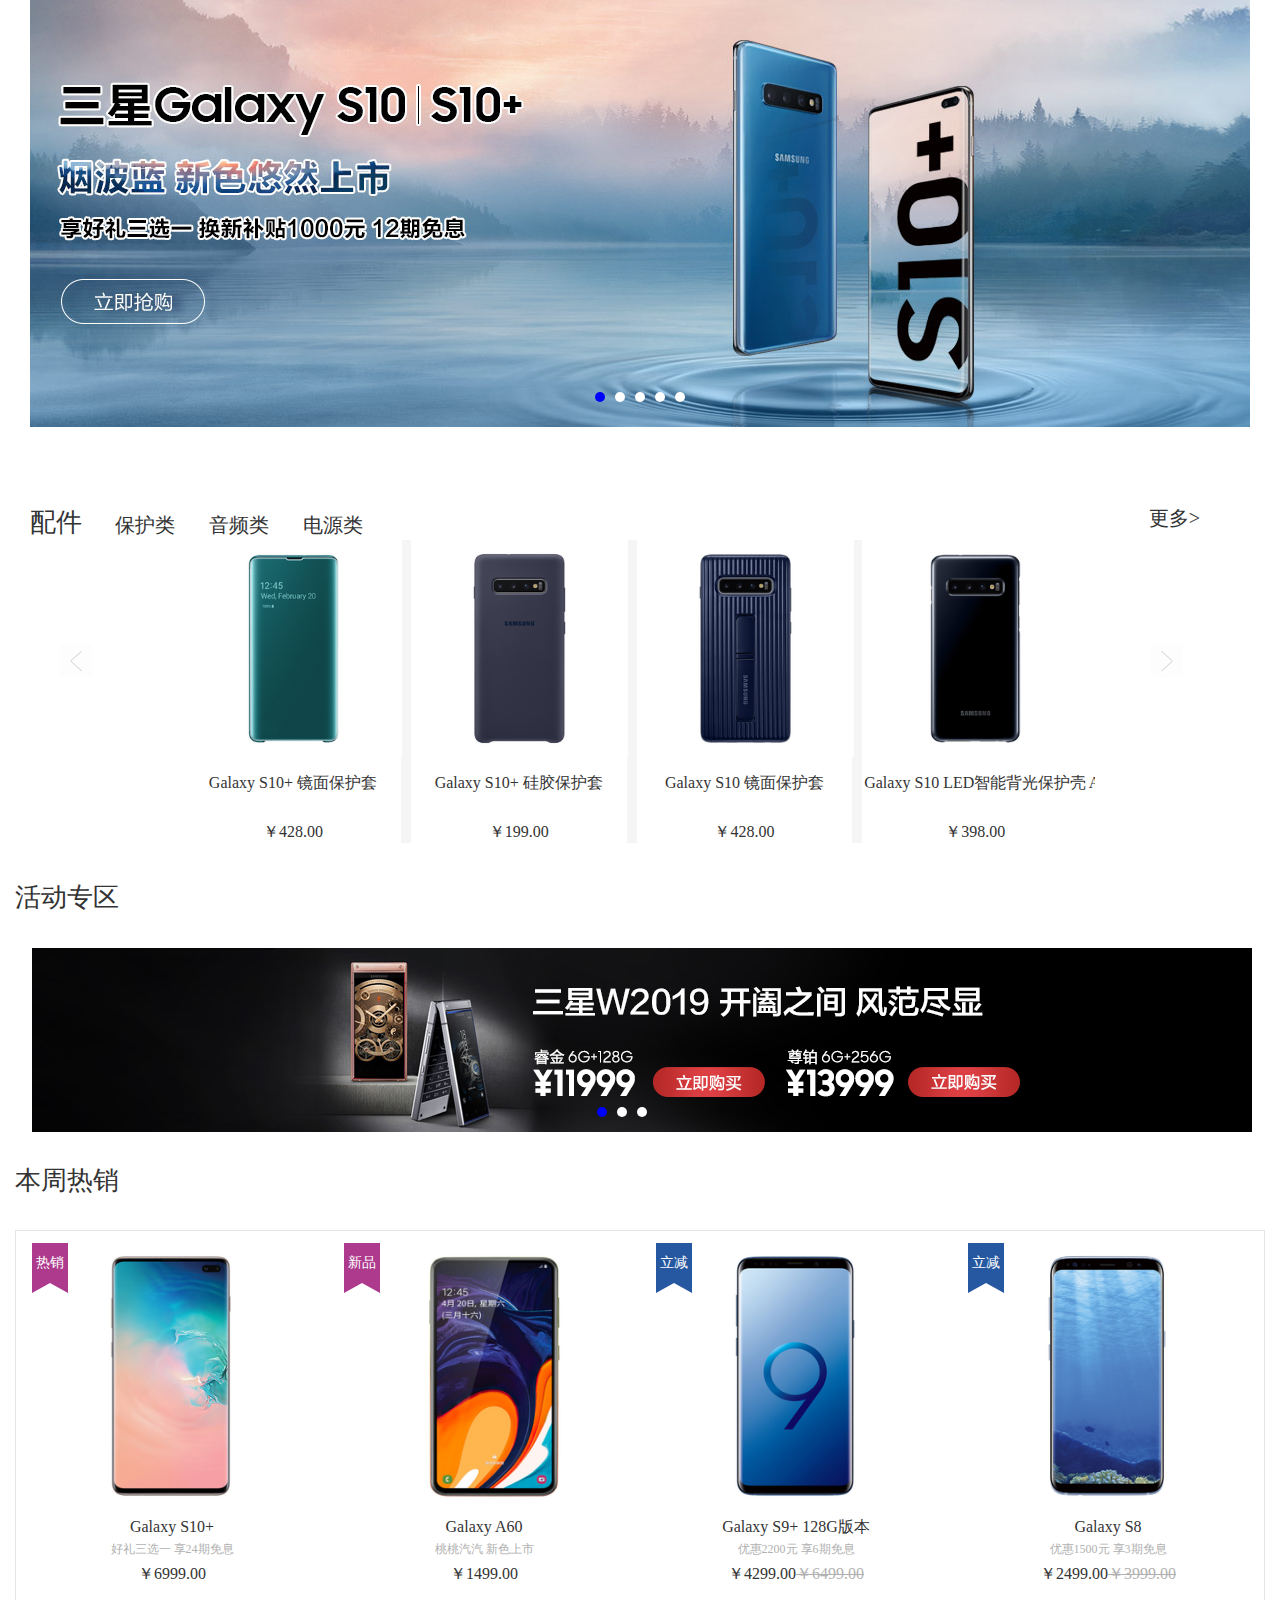
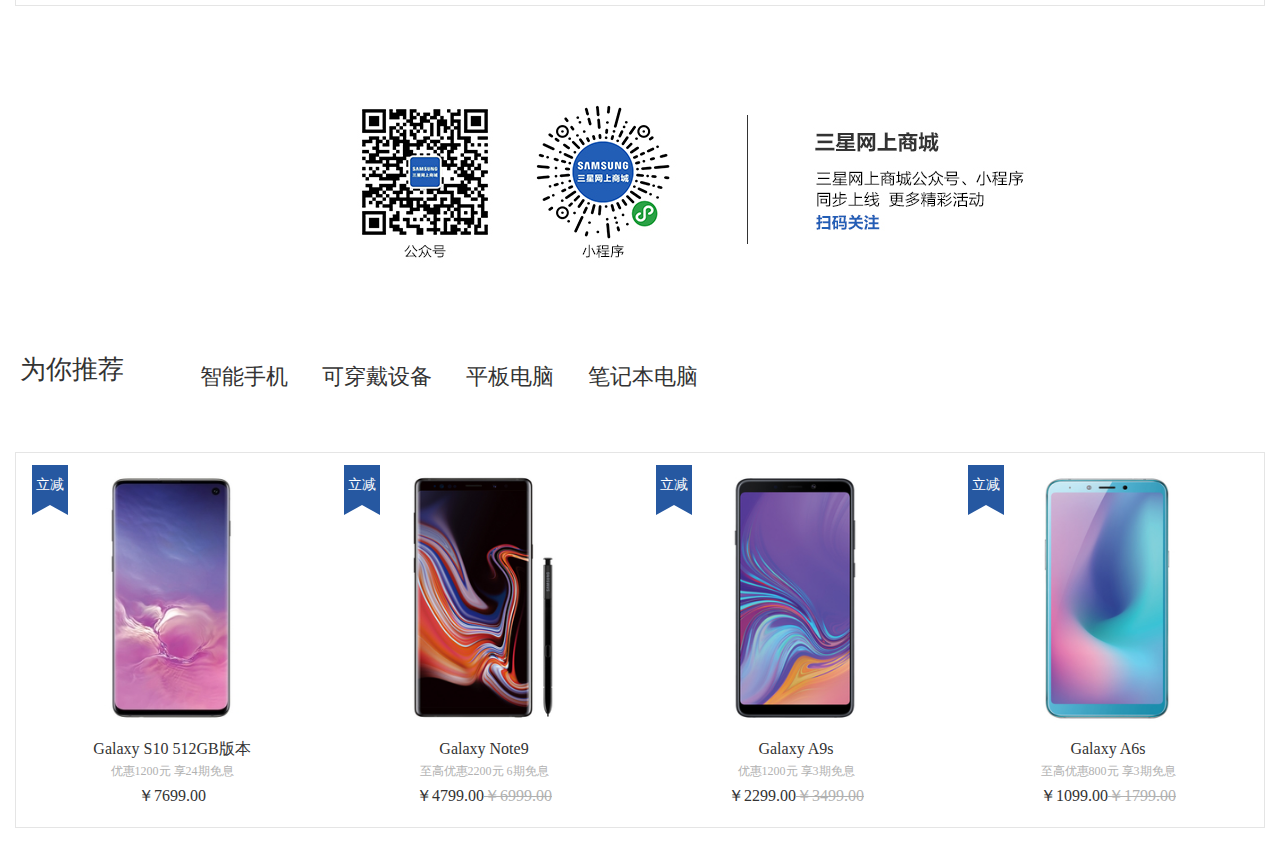
==== commit 78ad9fc6: "1231" ====
--- a/index.html
+++ b/index.html
@@ -333,8 +333,8 @@
         </div>
     </div>
     <!--底部banner图-->
-    <div class="scetion row subbanner-section subbaner-full">
-        <div class="col-12-12 col-xs-10-10">
+    <div class="scetion row subbanner-section subbaner-full" style="width:1220px">
+        <div class="col-12-12 col-xs-10-10" style="marign:0 auto;">
             <div class="index-subbaner thumbnail">
                 <a href="javascript:void(0)">
                     <img src="images/bottomban.jpg" alt="">
@@ -647,14 +647,14 @@
     if(z==0){
         //如果smallImgs向左移动则不会出现错误
         if(go>z){
-            pUl.classList="transition img";
+            // pUl.classList="transition img";
             pUl.style.marginLeft=-z*pwidth+"px";
         }else{
             //如果pul向右移动则会出现空白，
             //就让pul瞬间整体向左移动4000，就不会出现空白
             //移动前需要将pul的过渡动画清除，则不会被用户发现移动的过程
-            pUl.classList="img";
-            pul.style.marginLeft=-pcount*pwidth+"px";
+            // pUl.classList="img";
+            pUl.style.marginLeft=-pcount*pwidth+"px";
             //设置一个定时器让前后去除ul class的操作有一定的间隔，
             setTimeout(function(){
                 //在定时器内重新调用canmove函数
@@ -665,11 +665,45 @@
     }
     //如果用户传入了参数，就让图片跳转到第几张
     z=go;
-    pul.style.marginLeft=-j*pwidth+"px";
+    pUl.style.marginLeft=-j*pwidth+"px";
+    if(z==pcount){
+        z=0;
+        setTimeout(function(){
+            //让ulimgs的位置回到初始位置
+            pUl.style.marginLeft=0
+        },500);
+    }
 }
 var ptimer=setInterval(function(){
     canmove();
 },3000)
+//为左右按钮绑定单击事件
+//查找到两个按钮
+var btnLeft=document.querySelector("#f2 .p_left");
+var btnRight=document.querySelector("#f2 .p_right");
+var tran=500;
+//console.log(btnLeft,btnRight)
+//定义一个开关
+var canClick=true;
+//定义一个不让用户在规定事件内点击移动ulimgs的函数
+function move(n){//这个n只可能是1或者-1
+    //如果开关是开着时，用户可以点击
+    if(canClick){
+        canmove(n+z);
+        console.log(n+z)
+        //关闭开关
+        canClick=false;
+        setTimeout(function(){
+            canClick=true;
+        },tran+100);
+    }
+}
+btnLeft.onclick=function(){
+    move(-1);
+}
+btnRight.onclick=function(){
+    move(1);
+}
 </script>
 </body>
 </html>--- a/css/index.css
+++ b/css/index.css
@@ -667,7 +667,7 @@
     box-sizing:border-box;
     padding-bottom:12px;
     max-width:1276px;
-    margin:0 308px;
+    margin:0 auto;
     padding:20px 20px;
 }
 .row{
